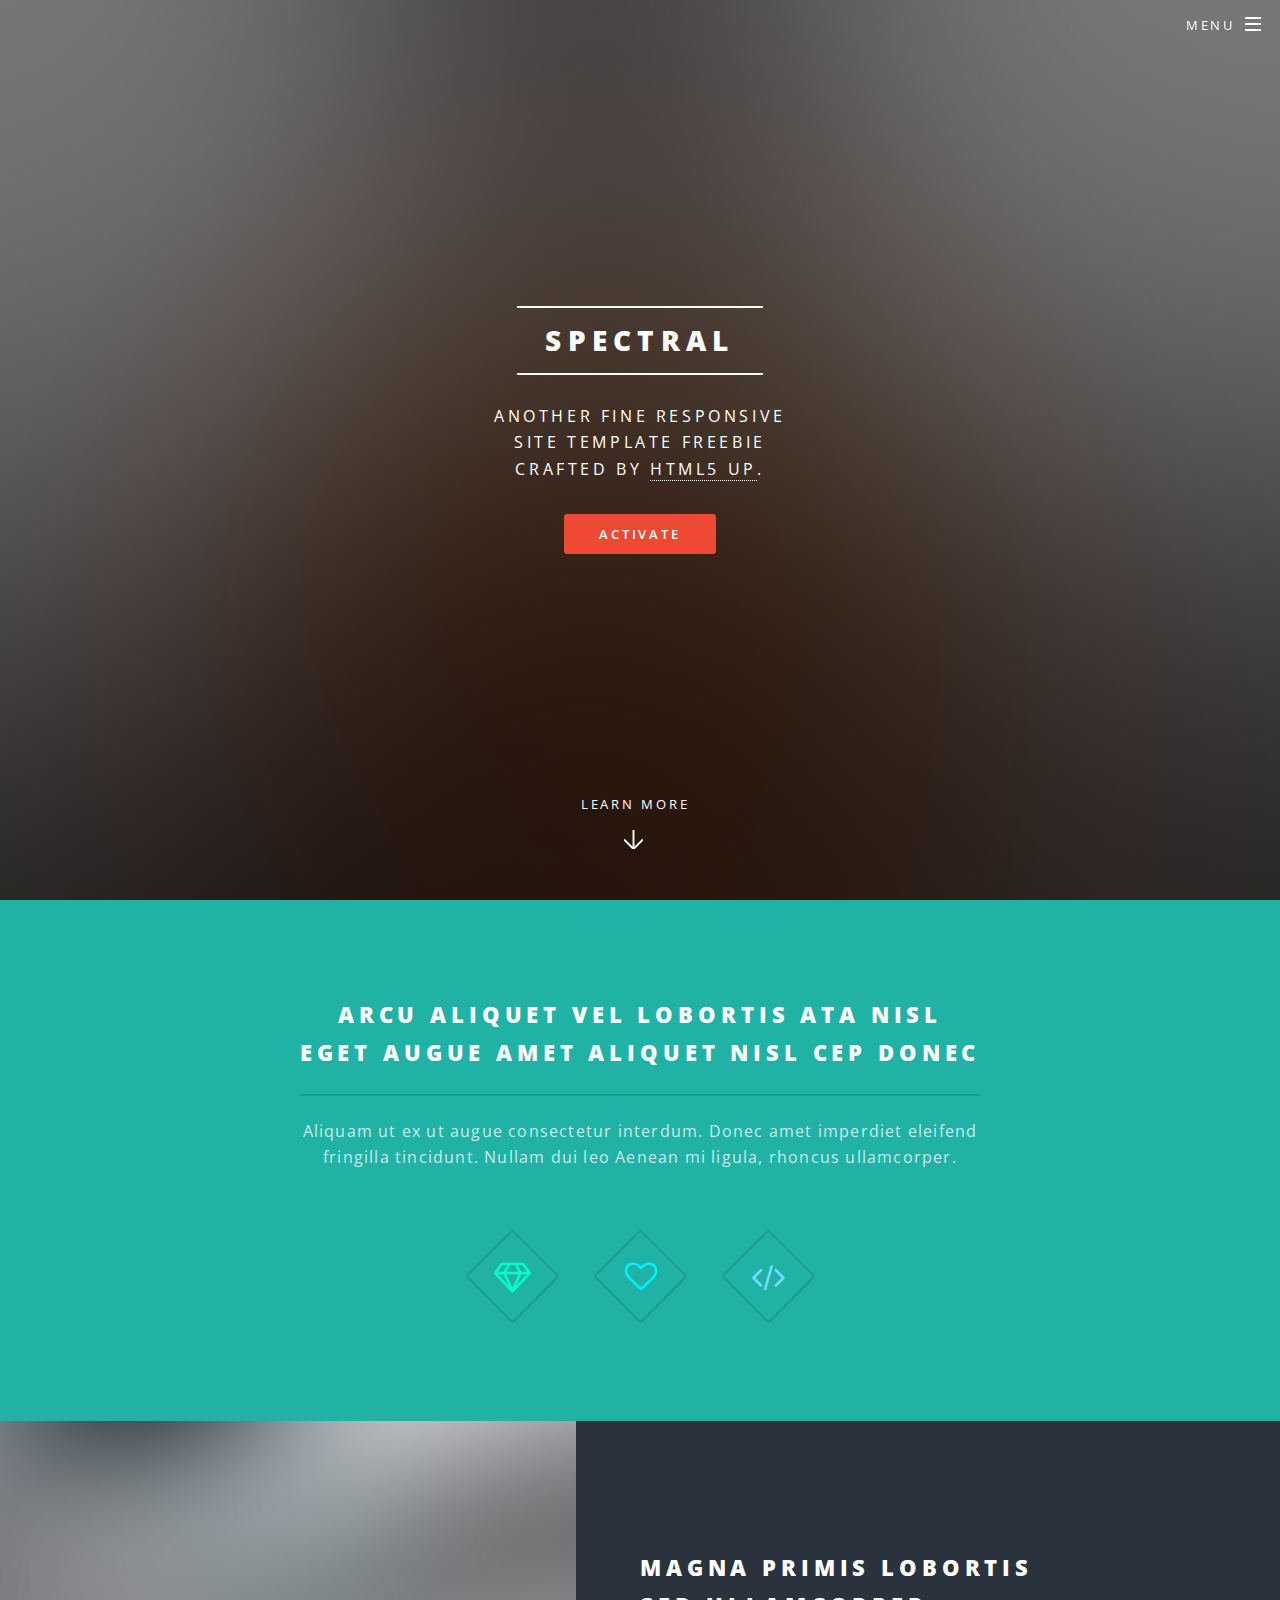
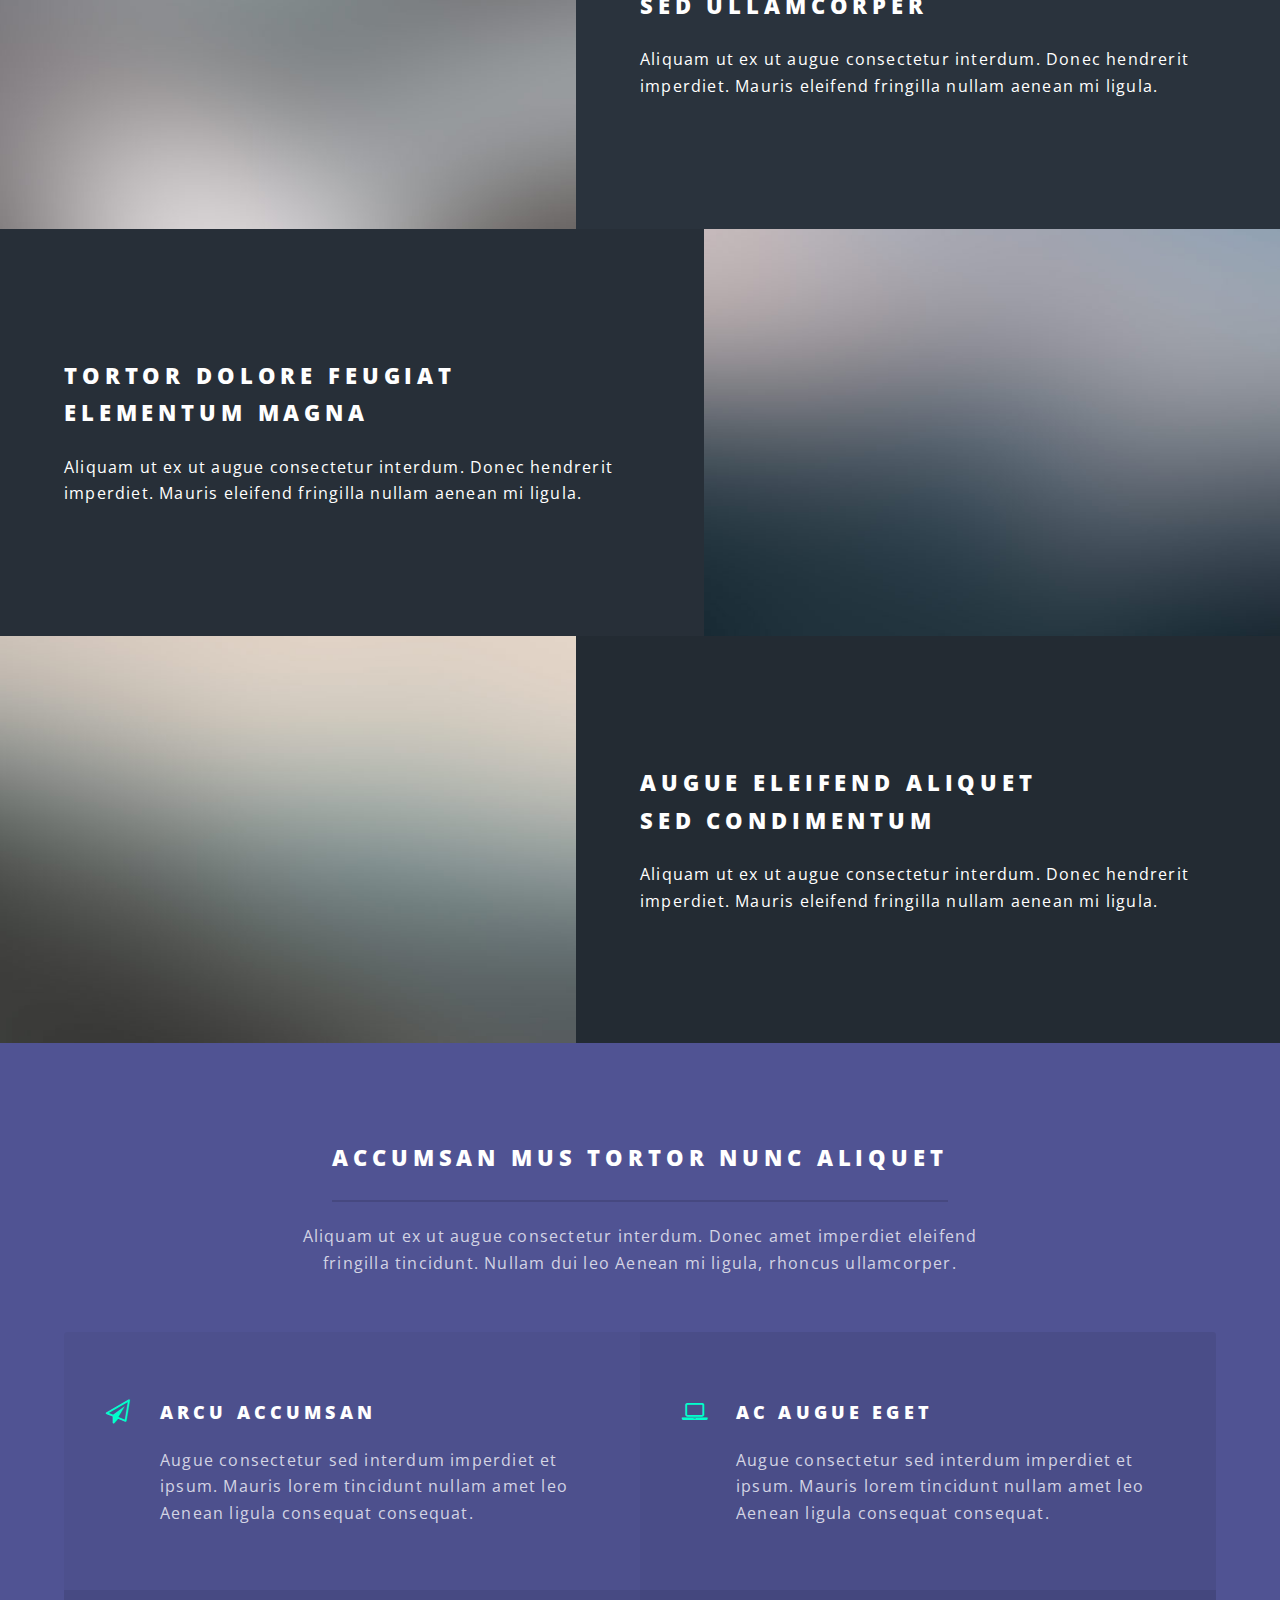
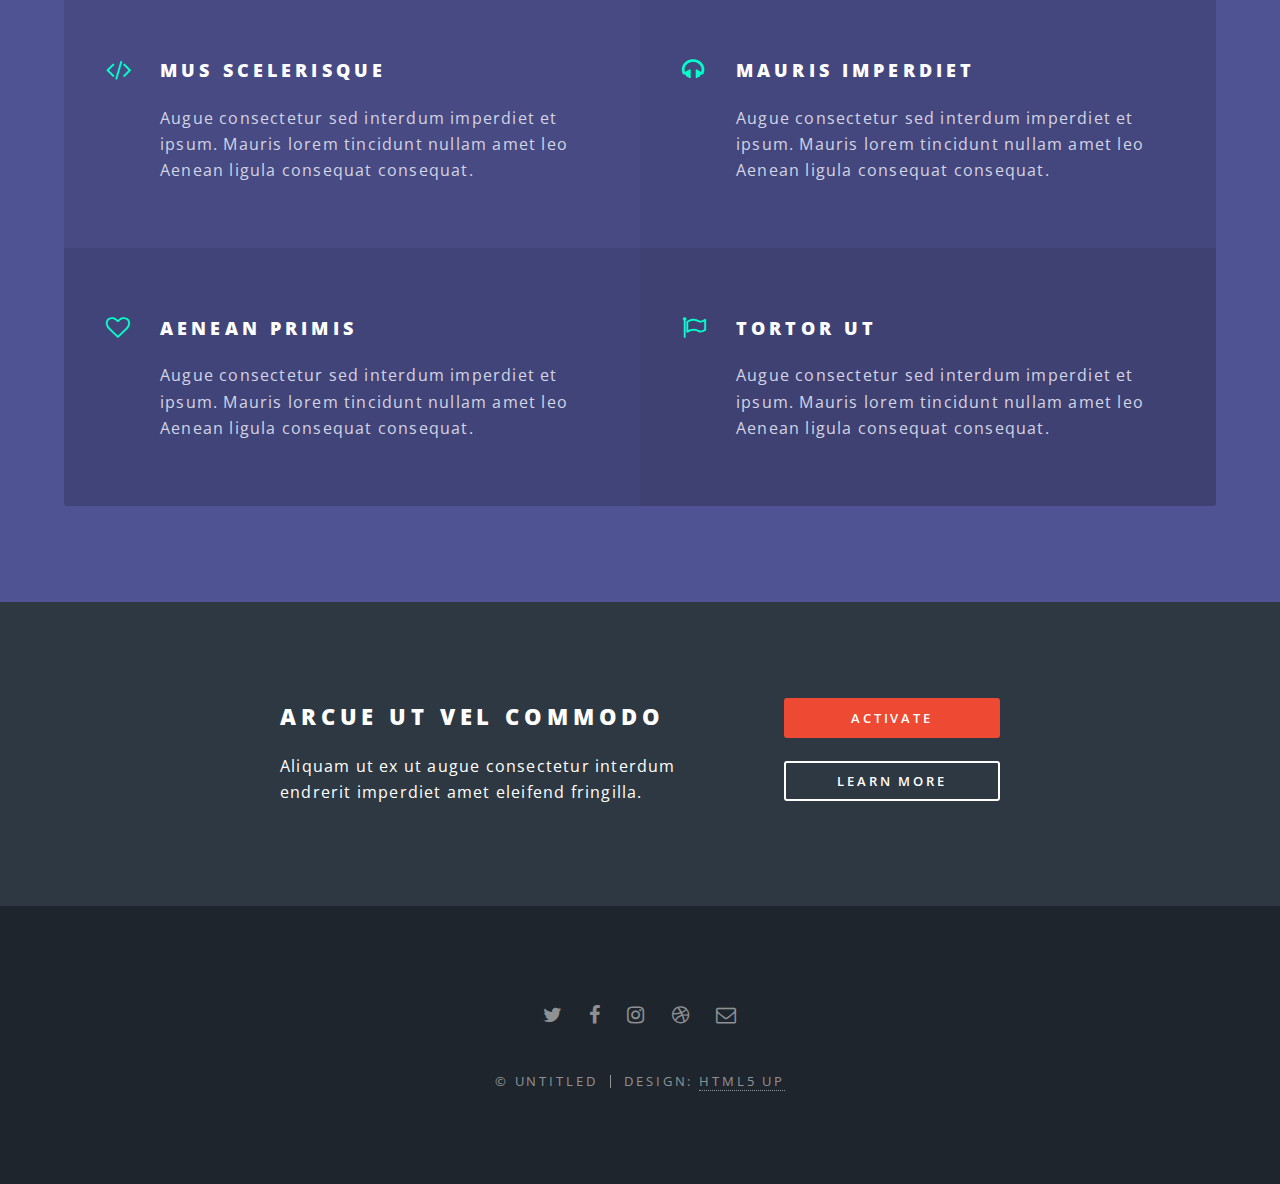
==== index.html @ 2aa91a44 "Opened HTML with VS. Lol why did I do this" ====
<!DOCTYPE HTML>
<!--
	Spectral by HTML5 UP
	html5up.net | @ajlkn
	Free for personal and commercial use under the CCA 3.0 license (html5up.net/license)
-->
<html>
	<head>
		<title>Spectral by HTML5 UP</title>
		<meta charset="utf-8" />
		<meta name="viewport" content="width=device-width, initial-scale=1, user-scalable=no" />
		<link rel="stylesheet" href="assets/css/main.css" />
		<noscript><link rel="stylesheet" href="assets/css/noscript.css" /></noscript>
	</head>
	<body class="landing is-preload">

		<!-- Page Wrapper -->
			<div id="page-wrapper">

				<!-- Header -->
					<header id="header" class="alt">
						<h1><a href="index.html">Spectral</a></h1>
						<nav id="nav">
							<ul>
								<li class="special">
									<a href="#menu" class="menuToggle"><span>Menu</span></a>
									<div id="menu">
										<ul>
											<li><a href="index.html">Home</a></li>
											<li><a href="generic.html">Generic</a></li>
											<li><a href="elements.html">Elements</a></li>
											<li><a href="#">Sign Up</a></li>
											<li><a href="#">Log In</a></li>
										</ul>
									</div>
								</li>
							</ul>
						</nav>
					</header>

				<!-- Banner -->
					<section id="banner">
						<div class="inner">
							<h2>Spectral</h2>
							<p>Another fine responsive<br />
							site template freebie<br />
							crafted by <a href="http://html5up.net">HTML5 UP</a>.</p>
							<ul class="actions special">
								<li><a href="#" class="button primary">Activate</a></li>
							</ul>
						</div>
						<a href="#one" class="more scrolly">Learn More</a>
					</section>

				<!-- One -->
					<section id="one" class="wrapper style1 special">
						<div class="inner">
							<header class="major">
								<h2>Arcu aliquet vel lobortis ata nisl<br />
								eget augue amet aliquet nisl cep donec</h2>
								<p>Aliquam ut ex ut augue consectetur interdum. Donec amet imperdiet eleifend<br />
								fringilla tincidunt. Nullam dui leo Aenean mi ligula, rhoncus ullamcorper.</p>
							</header>
							<ul class="icons major">
								<li><span class="icon fa-diamond major style1"><span class="label">Lorem</span></span></li>
								<li><span class="icon fa-heart-o major style2"><span class="label">Ipsum</span></span></li>
								<li><span class="icon fa-code major style3"><span class="label">Dolor</span></span></li>
							</ul>
						</div>
					</section>

				<!-- Two -->
					<section id="two" class="wrapper alt style2">
						<section class="spotlight">
							<div class="image"><img src="images/pic01.jpg" alt="" /></div><div class="content">
								<h2>Magna primis lobortis<br />
								sed ullamcorper</h2>
								<p>Aliquam ut ex ut augue consectetur interdum. Donec hendrerit imperdiet. Mauris eleifend fringilla nullam aenean mi ligula.</p>
							</div>
						</section>
						<section class="spotlight">
							<div class="image"><img src="images/pic02.jpg" alt="" /></div><div class="content">
								<h2>Tortor dolore feugiat<br />
								elementum magna</h2>
								<p>Aliquam ut ex ut augue consectetur interdum. Donec hendrerit imperdiet. Mauris eleifend fringilla nullam aenean mi ligula.</p>
							</div>
						</section>
						<section class="spotlight">
							<div class="image"><img src="images/pic03.jpg" alt="" /></div><div class="content">
								<h2>Augue eleifend aliquet<br />
								sed condimentum</h2>
								<p>Aliquam ut ex ut augue consectetur interdum. Donec hendrerit imperdiet. Mauris eleifend fringilla nullam aenean mi ligula.</p>
							</div>
						</section>
					</section>

				<!-- Three -->
					<section id="three" class="wrapper style3 special">
						<div class="inner">
							<header class="major">
								<h2>Accumsan mus tortor nunc aliquet</h2>
								<p>Aliquam ut ex ut augue consectetur interdum. Donec amet imperdiet eleifend<br />
								fringilla tincidunt. Nullam dui leo Aenean mi ligula, rhoncus ullamcorper.</p>
							</header>
							<ul class="features">
								<li class="icon fa-paper-plane-o">
									<h3>Arcu accumsan</h3>
									<p>Augue consectetur sed interdum imperdiet et ipsum. Mauris lorem tincidunt nullam amet leo Aenean ligula consequat consequat.</p>
								</li>
								<li class="icon fa-laptop">
									<h3>Ac Augue Eget</h3>
									<p>Augue consectetur sed interdum imperdiet et ipsum. Mauris lorem tincidunt nullam amet leo Aenean ligula consequat consequat.</p>
								</li>
								<li class="icon fa-code">
									<h3>Mus Scelerisque</h3>
									<p>Augue consectetur sed interdum imperdiet et ipsum. Mauris lorem tincidunt nullam amet leo Aenean ligula consequat consequat.</p>
								</li>
								<li class="icon fa-headphones">
									<h3>Mauris Imperdiet</h3>
									<p>Augue consectetur sed interdum imperdiet et ipsum. Mauris lorem tincidunt nullam amet leo Aenean ligula consequat consequat.</p>
								</li>
								<li class="icon fa-heart-o">
									<h3>Aenean Primis</h3>
									<p>Augue consectetur sed interdum imperdiet et ipsum. Mauris lorem tincidunt nullam amet leo Aenean ligula consequat consequat.</p>
								</li>
								<li class="icon fa-flag-o">
									<h3>Tortor Ut</h3>
									<p>Augue consectetur sed interdum imperdiet et ipsum. Mauris lorem tincidunt nullam amet leo Aenean ligula consequat consequat.</p>
								</li>
							</ul>
						</div>
					</section>

				<!-- CTA -->
					<section id="cta" class="wrapper style4">
						<div class="inner">
							<header>
								<h2>Arcue ut vel commodo</h2>
								<p>Aliquam ut ex ut augue consectetur interdum endrerit imperdiet amet eleifend fringilla.</p>
							</header>
							<ul class="actions stacked">
								<li><a href="#" class="button fit primary">Activate</a></li>
								<li><a href="#" class="button fit">Learn More</a></li>
							</ul>
						</div>
					</section>

				<!-- Footer -->
					<footer id="footer">
						<ul class="icons">
							<li><a href="#" class="icon fa-twitter"><span class="label">Twitter</span></a></li>
							<li><a href="#" class="icon fa-facebook"><span class="label">Facebook</span></a></li>
							<li><a href="#" class="icon fa-instagram"><span class="label">Instagram</span></a></li>
							<li><a href="#" class="icon fa-dribbble"><span class="label">Dribbble</span></a></li>
							<li><a href="#" class="icon fa-envelope-o"><span class="label">Email</span></a></li>
						</ul>
						<ul class="copyright">
							<li>&copy; Untitled</li><li>Design: <a href="http://html5up.net">HTML5 UP</a></li>
						</ul>
					</footer>

			</div>

		<!-- Scripts -->
			<script src="assets/js/jquery.min.js"></script>
			<script src="assets/js/jquery.scrollex.min.js"></script>
			<script src="assets/js/jquery.scrolly.min.js"></script>
			<script src="assets/js/browser.min.js"></script>
			<script src="assets/js/breakpoints.min.js"></script>
			<script src="assets/js/util.js"></script>
			<script src="assets/js/main.js"></script>

	</body>
</html>
---- assets/css/main.css ----
@import url(font-awesome.min.css);
@import url("https://fonts.googleapis.com/css?family=Open+Sans:400,400italic,600,600italic,800,800italic");

/*
	Spectral by HTML5 UP
	html5up.net | @ajlkn
	Free for personal and commercial use under the CCA 3.0 license (html5up.net/license)
*/

html, body, div, span, applet, object,
iframe, h1, h2, h3, h4, h5, h6, p, blockquote,
pre, a, abbr, acronym, address, big, cite,
code, del, dfn, em, img, ins, kbd, q, s, samp,
small, strike, strong, sub, sup, tt, var, b,
u, i, center, dl, dt, dd, ol, ul, li, fieldset,
form, label, legend, table, caption, tbody,
tfoot, thead, tr, th, td, article, aside,
canvas, details, embed, figure, figcaption,
footer, header, hgroup, menu, nav, output, ruby,
section, summary, time, mark, audio, video {
	margin: 0;
	padding: 0;
	border: 0;
	font-size: 100%;
	font: inherit;
	vertical-align: baseline;}

article, aside, details, figcaption, figure,
footer, header, hgroup, menu, nav, section {
	display: block;}

body {
	line-height: 1;
}

ol, ul {
	list-style: none;
}

blockquote, q {
	quotes: none;
}

	blockquote:before, blockquote:after, q:before, q:after {
		content: '';
		content: none;
	}

table {
	border-collapse: collapse;
	border-spacing: 0;
}

body {
	-webkit-text-size-adjust: none;
}

mark {
	background-color: transparent;
	color: inherit;
}

input::-moz-focus-inner {
	border: 0;
	padding: 0;
}

input, select, textarea {
	-moz-appearance: none;
	-webkit-appearance: none;
	-ms-appearance: none;
	appearance: none;
}

/* Basic */

	@-ms-viewport {
		width: device-width;
	}

	html {
		box-sizing: border-box;
	}

	*, *:before, *:after {
		box-sizing: inherit;
	}

	body {
		background: #2e3842;
	}

		body.is-preload *, body.is-preload *:before, body.is-preload *:after {
			-moz-animation: none !important;
			-webkit-animation: none !important;
			-ms-animation: none !important;
			animation: none !important;
			-moz-transition: none !important;
			-webkit-transition: none !important;
			-ms-transition: none !important;
			transition: none !important;
		}

	body, input, select, textarea {
		color: #fff;
		font-family: "Open Sans", Helvetica, sans-serif;
		font-size: 15pt;
		font-weight: 400;
		letter-spacing: 0.075em;
		line-height: 1.65em;
	}

		@media screen and (max-width: 1680px) {

			body, input, select, textarea {
				font-size: 13pt;
			}

		}

		@media screen and (max-width: 1280px) {

			body, input, select, textarea {
				font-size: 12pt;
			}

		}

		@media screen and (max-width: 736px) {

			body, input, select, textarea {
				font-size: 11pt;
				letter-spacing: 0.0375em;
			}

		}

	a {
		-moz-transition: color 0.2s ease, border-bottom-color 0.2s ease;
		-webkit-transition: color 0.2s ease, border-bottom-color 0.2s ease;
		-ms-transition: color 0.2s ease, border-bottom-color 0.2s ease;
		transition: color 0.2s ease, border-bottom-color 0.2s ease;
		border-bottom: dotted 1px;
		color: inherit;
		text-decoration: none;
	}

		a:hover {
			border-bottom-color: transparent;
		}

	strong, b {
		color: #fff;
		font-weight: 600;
	}

	em, i {
		font-style: italic;
	}

	p {
		margin: 0 0 2em 0;
	}

	h1, h2, h3, h4, h5, h6 {
		color: #fff;
		font-weight: 800;
		letter-spacing: 0.225em;
		line-height: 1em;
		margin: 0 0 1em 0;
		text-transform: uppercase;
	}

		h1 a, h2 a, h3 a, h4 a, h5 a, h6 a {
			color: inherit;
			text-decoration: none;
		}

	h2 {
		font-size: 1.35em;
		line-height: 1.75em;
	}

		@media screen and (max-width: 736px) {

			h2 {
				font-size: 1.1em;
				line-height: 1.65em;
			}

		}

	h3 {
		font-size: 1.15em;
		line-height: 1.75em;
	}

		@media screen and (max-width: 736px) {

			h3 {
				font-size: 1em;
				line-height: 1.65em;
			}

		}

	h4 {
		font-size: 1em;
		line-height: 1.5em;
	}

	h5 {
		font-size: 0.8em;
		line-height: 1.5em;
	}

	h6 {
		font-size: 0.7em;
		line-height: 1.5em;
	}

	sub {
		font-size: 0.8em;
		position: relative;
		top: 0.5em;
	}

	sup {
		font-size: 0.8em;
		position: relative;
		top: -0.5em;
	}

	hr {
		border: 0;
		border-bottom: solid 2px #fff;
		margin: 3em 0;
	}

		hr.major {
			margin: 4.5em 0;
		}

	blockquote {
		border-left: solid 4px #fff;
		font-style: italic;
		margin: 0 0 2em 0;
		padding: 0.5em 0 0.5em 2em;
	}

	code {
		background: rgba(144, 144, 144, 0.25);
		border-radius: 3px;
		font-family: "Courier New", monospace;
		font-size: 0.9em;
		letter-spacing: 0;
		margin: 0 0.25em;
		padding: 0.25em 0.65em;
	}

	pre {
		-webkit-overflow-scrolling: touch;
		font-family: "Courier New", monospace;
		font-size: 0.9em;
		margin: 0 0 2em 0;
	}

		pre code {
			display: block;
			line-height: 1.75em;
			padding: 1em 1.5em;
			overflow-x: auto;
		}

	.align-left {
		text-align: left;
	}

	.align-center {
		text-align: center;
	}

	.align-right {
		text-align: right;
	}

/* Row */

	.row {
		display: flex;
		flex-wrap: wrap;
		box-sizing: border-box;
		align-items: stretch;
	}

		.row > * {
			box-sizing: border-box;
		}

		.row.gtr-uniform > * > :last-child {
			margin-bottom: 0;
		}

		.row.aln-left {
			justify-content: flex-start;
		}

		.row.aln-center {
			justify-content: center;
		}

		.row.aln-right {
			justify-content: flex-end;
		}

		.row.aln-top {
			align-items: flex-start;
		}

		.row.aln-middle {
			align-items: center;
		}

		.row.aln-bottom {
			align-items: flex-end;
		}

		.row > .imp {
			order: -1;
		}

		.row > .col-1 {
			width: 8.3333333333%;
		}

		.row > .off-1 {
			margin-left: 8.3333333333%;
		}

		.row > .col-2 {
			width: 16.6666666667%;
		}

		.row > .off-2 {
			margin-left: 16.6666666667%;
		}

		.row > .col-3 {
			width: 25%;
		}

		.row > .off-3 {
			margin-left: 25%;
		}

		.row > .col-4 {
			width: 33.3333333333%;
		}

		.row > .off-4 {
			margin-left: 33.3333333333%;
		}

		.row > .col-5 {
			width: 41.6666666667%;
		}

		.row > .off-5 {
			margin-left: 41.6666666667%;
		}

		.row > .col-6 {
			width: 50%;
		}

		.row > .off-6 {
			margin-left: 50%;
		}

		.row > .col-7 {
			width: 58.3333333333%;
		}

		.row > .off-7 {
			margin-left: 58.3333333333%;
		}

		.row > .col-8 {
			width: 66.6666666667%;
		}

		.row > .off-8 {
			margin-left: 66.6666666667%;
		}

		.row > .col-9 {
			width: 75%;
		}

		.row > .off-9 {
			margin-left: 75%;
		}

		.row > .col-10 {
			width: 83.3333333333%;
		}

		.row > .off-10 {
			margin-left: 83.3333333333%;
		}

		.row > .col-11 {
			width: 91.6666666667%;
		}

		.row > .off-11 {
			margin-left: 91.6666666667%;
		}

		.row > .col-12 {
			width: 100%;
		}

		.row > .off-12 {
			margin-left: 100%;
		}

		.row.gtr-0 {
			margin-top: 0;
			margin-left: 0em;
		}

			.row.gtr-0 > * {
				padding: 0 0 0 0em;
			}

			.row.gtr-0.gtr-uniform {
				margin-top: 0em;
			}

				.row.gtr-0.gtr-uniform > * {
					padding-top: 0em;
				}

		.row.gtr-25 {
			margin-top: 0;
			margin-left: -0.375em;
		}

			.row.gtr-25 > * {
				padding: 0 0 0 0.375em;
			}

			.row.gtr-25.gtr-uniform {
				margin-top: -0.375em;
			}

				.row.gtr-25.gtr-uniform > * {
					padding-top: 0.375em;
				}

		.row.gtr-50 {
			margin-top: 0;
			margin-left: -0.75em;
		}

			.row.gtr-50 > * {
				padding: 0 0 0 0.75em;
			}

			.row.gtr-50.gtr-uniform {
				margin-top: -0.75em;
			}

				.row.gtr-50.gtr-uniform > * {
					padding-top: 0.75em;
				}

		.row {
			margin-top: 0;
			margin-left: -1.5em;
		}

			.row > * {
				padding: 0 0 0 1.5em;
			}

			.row.gtr-uniform {
				margin-top: -1.5em;
			}

				.row.gtr-uniform > * {
					padding-top: 1.5em;
				}

		.row.gtr-150 {
			margin-top: 0;
			margin-left: -2.25em;
		}

			.row.gtr-150 > * {
				padding: 0 0 0 2.25em;
			}

			.row.gtr-150.gtr-uniform {
				margin-top: -2.25em;
			}

				.row.gtr-150.gtr-uniform > * {
					padding-top: 2.25em;
				}

		.row.gtr-200 {
			margin-top: 0;
			margin-left: -3em;
		}

			.row.gtr-200 > * {
				padding: 0 0 0 3em;
			}

			.row.gtr-200.gtr-uniform {
				margin-top: -3em;
			}

				.row.gtr-200.gtr-uniform > * {
					padding-top: 3em;
				}

		@media screen and (max-width: 1680px) {

			.row {
				display: flex;
				flex-wrap: wrap;
				box-sizing: border-box;
				align-items: stretch;
			}

				.row > * {
					box-sizing: border-box;
				}

				.row.gtr-uniform > * > :last-child {
					margin-bottom: 0;
				}

				.row.aln-left {
					justify-content: flex-start;
				}

				.row.aln-center {
					justify-content: center;
				}

				.row.aln-right {
					justify-content: flex-end;
				}

				.row.aln-top {
					align-items: flex-start;
				}

				.row.aln-middle {
					align-items: center;
				}

				.row.aln-bottom {
					align-items: flex-end;
				}

				.row > .imp-xlarge {
					order: -1;
				}

				.row > .col-1-xlarge {
					width: 8.3333333333%;
				}

				.row > .off-1-xlarge {
					margin-left: 8.3333333333%;
				}

				.row > .col-2-xlarge {
					width: 16.6666666667%;
				}

				.row > .off-2-xlarge {
					margin-left: 16.6666666667%;
				}

				.row > .col-3-xlarge {
					width: 25%;
				}

				.row > .off-3-xlarge {
					margin-left: 25%;
				}

				.row > .col-4-xlarge {
					width: 33.3333333333%;
				}

				.row > .off-4-xlarge {
					margin-left: 33.3333333333%;
				}

				.row > .col-5-xlarge {
					width: 41.6666666667%;
				}

				.row > .off-5-xlarge {
					margin-left: 41.6666666667%;
				}

				.row > .col-6-xlarge {
					width: 50%;
				}

				.row > .off-6-xlarge {
					margin-left: 50%;
				}

				.row > .col-7-xlarge {
					width: 58.3333333333%;
				}

				.row > .off-7-xlarge {
					margin-left: 58.3333333333%;
				}

				.row > .col-8-xlarge {
					width: 66.6666666667%;
				}

				.row > .off-8-xlarge {
					margin-left: 66.6666666667%;
				}

				.row > .col-9-xlarge {
					width: 75%;
				}

				.row > .off-9-xlarge {
					margin-left: 75%;
				}

				.row > .col-10-xlarge {
					width: 83.3333333333%;
				}

				.row > .off-10-xlarge {
					margin-left: 83.3333333333%;
				}

				.row > .col-11-xlarge {
					width: 91.6666666667%;
				}

				.row > .off-11-xlarge {
					margin-left: 91.6666666667%;
				}

				.row > .col-12-xlarge {
					width: 100%;
				}

				.row > .off-12-xlarge {
					margin-left: 100%;
				}

				.row.gtr-0 {
					margin-top: 0;
					margin-left: 0em;
				}

					.row.gtr-0 > * {
						padding: 0 0 0 0em;
					}

					.row.gtr-0.gtr-uniform {
						margin-top: 0em;
					}

						.row.gtr-0.gtr-uniform > * {
							padding-top: 0em;
						}

				.row.gtr-25 {
					margin-top: 0;
					margin-left: -0.375em;
				}

					.row.gtr-25 > * {
						padding: 0 0 0 0.375em;
					}

					.row.gtr-25.gtr-uniform {
						margin-top: -0.375em;
					}

						.row.gtr-25.gtr-uniform > * {
							padding-top: 0.375em;
						}

				.row.gtr-50 {
					margin-top: 0;
					margin-left: -0.75em;
				}

					.row.gtr-50 > * {
						padding: 0 0 0 0.75em;
					}

					.row.gtr-50.gtr-uniform {
						margin-top: -0.75em;
					}

						.row.gtr-50.gtr-uniform > * {
							padding-top: 0.75em;
						}

				.row {
					margin-top: 0;
					margin-left: -1.5em;
				}

					.row > * {
						padding: 0 0 0 1.5em;
					}

					.row.gtr-uniform {
						margin-top: -1.5em;
					}

						.row.gtr-uniform > * {
							padding-top: 1.5em;
						}

				.row.gtr-150 {
					margin-top: 0;
					margin-left: -2.25em;
				}

					.row.gtr-150 > * {
						padding: 0 0 0 2.25em;
					}

					.row.gtr-150.gtr-uniform {
						margin-top: -2.25em;
					}

						.row.gtr-150.gtr-uniform > * {
							padding-top: 2.25em;
						}

				.row.gtr-200 {
					margin-top: 0;
					margin-left: -3em;
				}

					.row.gtr-200 > * {
						padding: 0 0 0 3em;
					}

					.row.gtr-200.gtr-uniform {
						margin-top: -3em;
					}

						.row.gtr-200.gtr-uniform > * {
							padding-top: 3em;
						}

		}

		@media screen and (max-width: 1280px) {

			.row {
				display: flex;
				flex-wrap: wrap;
				box-sizing: border-box;
				align-items: stretch;
			}

				.row > * {
					box-sizing: border-box;
				}

				.row.gtr-uniform > * > :last-child {
					margin-bottom: 0;
				}

				.row.aln-left {
					justify-content: flex-start;
				}

				.row.aln-center {
					justify-content: center;
				}

				.row.aln-right {
					justify-content: flex-end;
				}

				.row.aln-top {
					align-items: flex-start;
				}

				.row.aln-middle {
					align-items: center;
				}

				.row.aln-bottom {
					align-items: flex-end;
				}

				.row > .imp-large {
					order: -1;
				}

				.row > .col-1-large {
					width: 8.3333333333%;
				}

				.row > .off-1-large {
					margin-left: 8.3333333333%;
				}

				.row > .col-2-large {
					width: 16.6666666667%;
				}

				.row > .off-2-large {
					margin-left: 16.6666666667%;
				}

				.row > .col-3-large {
					width: 25%;
				}

				.row > .off-3-large {
					margin-left: 25%;
				}

				.row > .col-4-large {
					width: 33.3333333333%;
				}

				.row > .off-4-large {
					margin-left: 33.3333333333%;
				}

				.row > .col-5-large {
					width: 41.6666666667%;
				}

				.row > .off-5-large {
					margin-left: 41.6666666667%;
				}

				.row > .col-6-large {
					width: 50%;
				}

				.row > .off-6-large {
					margin-left: 50%;
				}

				.row > .col-7-large {
					width: 58.3333333333%;
				}

				.row > .off-7-large {
					margin-left: 58.3333333333%;
				}

				.row > .col-8-large {
					width: 66.6666666667%;
				}

				.row > .off-8-large {
					margin-left: 66.6666666667%;
				}

				.row > .col-9-large {
					width: 75%;
				}

				.row > .off-9-large {
					margin-left: 75%;
				}

				.row > .col-10-large {
					width: 83.3333333333%;
				}

				.row > .off-10-large {
					margin-left: 83.3333333333%;
				}

				.row > .col-11-large {
					width: 91.6666666667%;
				}

				.row > .off-11-large {
					margin-left: 91.6666666667%;
				}

				.row > .col-12-large {
					width: 100%;
				}

				.row > .off-12-large {
					margin-left: 100%;
				}

				.row.gtr-0 {
					margin-top: 0;
					margin-left: 0em;
				}

					.row.gtr-0 > * {
						padding: 0 0 0 0em;
					}

					.row.gtr-0.gtr-uniform {
						margin-top: 0em;
					}

						.row.gtr-0.gtr-uniform > * {
							padding-top: 0em;
						}

				.row.gtr-25 {
					margin-top: 0;
					margin-left: -0.375em;
				}

					.row.gtr-25 > * {
						padding: 0 0 0 0.375em;
					}

					.row.gtr-25.gtr-uniform {
						margin-top: -0.375em;
					}

						.row.gtr-25.gtr-uniform > * {
							padding-top: 0.375em;
						}

				.row.gtr-50 {
					margin-top: 0;
					margin-left: -0.75em;
				}

					.row.gtr-50 > * {
						padding: 0 0 0 0.75em;
					}

					.row.gtr-50.gtr-uniform {
						margin-top: -0.75em;
					}

						.row.gtr-50.gtr-uniform > * {
							padding-top: 0.75em;
						}

				.row {
					margin-top: 0;
					margin-left: -1.5em;
				}

					.row > * {
						padding: 0 0 0 1.5em;
					}

					.row.gtr-uniform {
						margin-top: -1.5em;
					}

						.row.gtr-uniform > * {
							padding-top: 1.5em;
						}

				.row.gtr-150 {
					margin-top: 0;
					margin-left: -2.25em;
				}

					.row.gtr-150 > * {
						padding: 0 0 0 2.25em;
					}

					.row.gtr-150.gtr-uniform {
						margin-top: -2.25em;
					}

						.row.gtr-150.gtr-uniform > * {
							padding-top: 2.25em;
						}

				.row.gtr-200 {
					margin-top: 0;
					margin-left: -3em;
				}

					.row.gtr-200 > * {
						padding: 0 0 0 3em;
					}

					.row.gtr-200.gtr-uniform {
						margin-top: -3em;
					}

						.row.gtr-200.gtr-uniform > * {
							padding-top: 3em;
						}

		}

		@media screen and (max-width: 980px) {

			.row {
				display: flex;
				flex-wrap: wrap;
				box-sizing: border-box;
				align-items: stretch;
			}

				.row > * {
					box-sizing: border-box;
				}

				.row.gtr-uniform > * > :last-child {
					margin-bottom: 0;
				}

				.row.aln-left {
					justify-content: flex-start;
				}

				.row.aln-center {
					justify-content: center;
				}

				.row.aln-right {
					justify-content: flex-end;
				}

				.row.aln-top {
					align-items: flex-start;
				}

				.row.aln-middle {
					align-items: center;
				}

				.row.aln-bottom {
					align-items: flex-end;
				}

				.row > .imp-medium {
					order: -1;
				}

				.row > .col-1-medium {
					width: 8.3333333333%;
				}

				.row > .off-1-medium {
					margin-left: 8.3333333333%;
				}

				.row > .col-2-medium {
					width: 16.6666666667%;
				}

				.row > .off-2-medium {
					margin-left: 16.6666666667%;
				}

				.row > .col-3-medium {
					width: 25%;
				}

				.row > .off-3-medium {
					margin-left: 25%;
				}

				.row > .col-4-medium {
					width: 33.3333333333%;
				}

				.row > .off-4-medium {
					margin-left: 33.3333333333%;
				}

				.row > .col-5-medium {
					width: 41.6666666667%;
				}

				.row > .off-5-medium {
					margin-left: 41.6666666667%;
				}

				.row > .col-6-medium {
					width: 50%;
				}

				.row > .off-6-medium {
					margin-left: 50%;
				}

				.row > .col-7-medium {
					width: 58.3333333333%;
				}

				.row > .off-7-medium {
					margin-left: 58.3333333333%;
				}

				.row > .col-8-medium {
					width: 66.6666666667%;
				}

				.row > .off-8-medium {
					margin-left: 66.6666666667%;
				}

				.row > .col-9-medium {
					width: 75%;
				}

				.row > .off-9-medium {
					margin-left: 75%;
				}

				.row > .col-10-medium {
					width: 83.3333333333%;
				}

				.row > .off-10-medium {
					margin-left: 83.3333333333%;
				}

				.row > .col-11-medium {
					width: 91.6666666667%;
				}

				.row > .off-11-medium {
					margin-left: 91.6666666667%;
				}

				.row > .col-12-medium {
					width: 100%;
				}

				.row > .off-12-medium {
					margin-left: 100%;
				}

				.row.gtr-0 {
					margin-top: 0;
					margin-left: 0em;
				}

					.row.gtr-0 > * {
						padding: 0 0 0 0em;
					}

					.row.gtr-0.gtr-uniform {
						margin-top: 0em;
					}

						.row.gtr-0.gtr-uniform > * {
							padding-top: 0em;
						}

				.row.gtr-25 {
					margin-top: 0;
					margin-left: -0.375em;
				}

					.row.gtr-25 > * {
						padding: 0 0 0 0.375em;
					}

					.row.gtr-25.gtr-uniform {
						margin-top: -0.375em;
					}

						.row.gtr-25.gtr-uniform > * {
							padding-top: 0.375em;
						}

				.row.gtr-50 {
					margin-top: 0;
					margin-left: -0.75em;
				}

					.row.gtr-50 > * {
						padding: 0 0 0 0.75em;
					}

					.row.gtr-50.gtr-uniform {
						margin-top: -0.75em;
					}

						.row.gtr-50.gtr-uniform > * {
							padding-top: 0.75em;
						}

				.row {
					margin-top: 0;
					margin-left: -1.5em;
				}

					.row > * {
						padding: 0 0 0 1.5em;
					}

					.row.gtr-uniform {
						margin-top: -1.5em;
					}

						.row.gtr-uniform > * {
							padding-top: 1.5em;
						}

				.row.gtr-150 {
					margin-top: 0;
					margin-left: -2.25em;
				}

					.row.gtr-150 > * {
						padding: 0 0 0 2.25em;
					}

					.row.gtr-150.gtr-uniform {
						margin-top: -2.25em;
					}

						.row.gtr-150.gtr-uniform > * {
							padding-top: 2.25em;
						}

				.row.gtr-200 {
					margin-top: 0;
					margin-left: -3em;
				}

					.row.gtr-200 > * {
						padding: 0 0 0 3em;
					}

					.row.gtr-200.gtr-uniform {
						margin-top: -3em;
					}

						.row.gtr-200.gtr-uniform > * {
							padding-top: 3em;
						}

		}

		@media screen and (max-width: 736px) {

			.row {
				display: flex;
				flex-wrap: wrap;
				box-sizing: border-box;
				align-items: stretch;
			}

				.row > * {
					box-sizing: border-box;
				}

				.row.gtr-uniform > * > :last-child {
					margin-bottom: 0;
				}

				.row.aln-left {
					justify-content: flex-start;
				}

				.row.aln-center {
					justify-content: center;
				}

				.row.aln-right {
					justify-content: flex-end;
				}

				.row.aln-top {
					align-items: flex-start;
				}

				.row.aln-middle {
					align-items: center;
				}

				.row.aln-bottom {
					align-items: flex-end;
				}

				.row > .imp-small {
					order: -1;
				}

				.row > .col-1-small {
					width: 8.3333333333%;
				}

				.row > .off-1-small {
					margin-left: 8.3333333333%;
				}

				.row > .col-2-small {
					width: 16.6666666667%;
				}

				.row > .off-2-small {
					margin-left: 16.6666666667%;
				}

				.row > .col-3-small {
					width: 25%;
				}

				.row > .off-3-small {
					margin-left: 25%;
				}

				.row > .col-4-small {
					width: 33.3333333333%;
				}

				.row > .off-4-small {
					margin-left: 33.3333333333%;
				}

				.row > .col-5-small {
					width: 41.6666666667%;
				}

				.row > .off-5-small {
					margin-left: 41.6666666667%;
				}

				.row > .col-6-small {
					width: 50%;
				}

				.row > .off-6-small {
					margin-left: 50%;
				}

				.row > .col-7-small {
					width: 58.3333333333%;
				}

				.row > .off-7-small {
					margin-left: 58.3333333333%;
				}

				.row > .col-8-small {
					width: 66.6666666667%;
				}

				.row > .off-8-small {
					margin-left: 66.6666666667%;
				}

				.row > .col-9-small {
					width: 75%;
				}

				.row > .off-9-small {
					margin-left: 75%;
				}

				.row > .col-10-small {
					width: 83.3333333333%;
				}

				.row > .off-10-small {
					margin-left: 83.3333333333%;
				}

				.row > .col-11-small {
					width: 91.6666666667%;
				}

				.row > .off-11-small {
					margin-left: 91.6666666667%;
				}

				.row > .col-12-small {
					width: 100%;
				}

				.row > .off-12-small {
					margin-left: 100%;
				}

				.row.gtr-0 {
					margin-top: 0;
					margin-left: 0em;
				}

					.row.gtr-0 > * {
						padding: 0 0 0 0em;
					}

					.row.gtr-0.gtr-uniform {
						margin-top: 0em;
					}

						.row.gtr-0.gtr-uniform > * {
							padding-top: 0em;
						}

				.row.gtr-25 {
					margin-top: 0;
					margin-left: -0.375em;
				}

					.row.gtr-25 > * {
						padding: 0 0 0 0.375em;
					}

					.row.gtr-25.gtr-uniform {
						margin-top: -0.375em;
					}

						.row.gtr-25.gtr-uniform > * {
							padding-top: 0.375em;
						}

				.row.gtr-50 {
					margin-top: 0;
					margin-left: -0.75em;
				}

					.row.gtr-50 > * {
						padding: 0 0 0 0.75em;
					}

					.row.gtr-50.gtr-uniform {
						margin-top: -0.75em;
					}

						.row.gtr-50.gtr-uniform > * {
							padding-top: 0.75em;
						}

				.row {
					margin-top: 0;
					margin-left: -1.5em;
				}

					.row > * {
						padding: 0 0 0 1.5em;
					}

					.row.gtr-uniform {
						margin-top: -1.5em;
					}

						.row.gtr-uniform > * {
							padding-top: 1.5em;
						}

				.row.gtr-150 {
					margin-top: 0;
					margin-left: -2.25em;
				}

					.row.gtr-150 > * {
						padding: 0 0 0 2.25em;
					}

					.row.gtr-150.gtr-uniform {
						margin-top: -2.25em;
					}

						.row.gtr-150.gtr-uniform > * {
							padding-top: 2.25em;
						}

				.row.gtr-200 {
					margin-top: 0;
					margin-left: -3em;
				}

					.row.gtr-200 > * {
						padding: 0 0 0 3em;
					}

					.row.gtr-200.gtr-uniform {
						margin-top: -3em;
					}

						.row.gtr-200.gtr-uniform > * {
							padding-top: 3em;
						}

		}

		@media screen and (max-width: 480px) {

			.row {
				display: flex;
				flex-wrap: wrap;
				box-sizing: border-box;
				align-items: stretch;
			}

				.row > * {
					box-sizing: border-box;
				}

				.row.gtr-uniform > * > :last-child {
					margin-bottom: 0;
				}

				.row.aln-left {
					justify-content: flex-start;
				}

				.row.aln-center {
					justify-content: center;
				}

				.row.aln-right {
					justify-content: flex-end;
				}

				.row.aln-top {
					align-items: flex-start;
				}

				.row.aln-middle {
					align-items: center;
				}

				.row.aln-bottom {
					align-items: flex-end;
				}

				.row > .imp-xsmall {
					order: -1;
				}

				.row > .col-1-xsmall {
					width: 8.3333333333%;
				}

				.row > .off-1-xsmall {
					margin-left: 8.3333333333%;
				}

				.row > .col-2-xsmall {
					width: 16.6666666667%;
				}

				.row > .off-2-xsmall {
					margin-left: 16.6666666667%;
				}

				.row > .col-3-xsmall {
					width: 25%;
				}

				.row > .off-3-xsmall {
					margin-left: 25%;
				}

				.row > .col-4-xsmall {
					width: 33.3333333333%;
				}

				.row > .off-4-xsmall {
					margin-left: 33.3333333333%;
				}

				.row > .col-5-xsmall {
					width: 41.6666666667%;
				}

				.row > .off-5-xsmall {
					margin-left: 41.6666666667%;
				}

				.row > .col-6-xsmall {
					width: 50%;
				}

				.row > .off-6-xsmall {
					margin-left: 50%;
				}

				.row > .col-7-xsmall {
					width: 58.3333333333%;
				}

				.row > .off-7-xsmall {
					margin-left: 58.3333333333%;
				}

				.row > .col-8-xsmall {
					width: 66.6666666667%;
				}

				.row > .off-8-xsmall {
					margin-left: 66.6666666667%;
				}

				.row > .col-9-xsmall {
					width: 75%;
				}

				.row > .off-9-xsmall {
					margin-left: 75%;
				}

				.row > .col-10-xsmall {
					width: 83.3333333333%;
				}

				.row > .off-10-xsmall {
					margin-left: 83.3333333333%;
				}

				.row > .col-11-xsmall {
					width: 91.6666666667%;
				}

				.row > .off-11-xsmall {
					margin-left: 91.6666666667%;
				}

				.row > .col-12-xsmall {
					width: 100%;
				}

				.row > .off-12-xsmall {
					margin-left: 100%;
				}

				.row.gtr-0 {
					margin-top: 0;
					margin-left: 0em;
				}

					.row.gtr-0 > * {
						padding: 0 0 0 0em;
					}

					.row.gtr-0.gtr-uniform {
						margin-top: 0em;
					}

						.row.gtr-0.gtr-uniform > * {
							padding-top: 0em;
						}

				.row.gtr-25 {
					margin-top: 0;
					margin-left: -0.375em;
				}

					.row.gtr-25 > * {
						padding: 0 0 0 0.375em;
					}

					.row.gtr-25.gtr-uniform {
						margin-top: -0.375em;
					}

						.row.gtr-25.gtr-uniform > * {
							padding-top: 0.375em;
						}

				.row.gtr-50 {
					margin-top: 0;
					margin-left: -0.75em;
				}

					.row.gtr-50 > * {
						padding: 0 0 0 0.75em;
					}

					.row.gtr-50.gtr-uniform {
						margin-top: -0.75em;
					}

						.row.gtr-50.gtr-uniform > * {
							padding-top: 0.75em;
						}

				.row {
					margin-top: 0;
					margin-left: -1.5em;
				}

					.row > * {
						padding: 0 0 0 1.5em;
					}

					.row.gtr-uniform {
						margin-top: -1.5em;
					}

						.row.gtr-uniform > * {
							padding-top: 1.5em;
						}

				.row.gtr-150 {
					margin-top: 0;
					margin-left: -2.25em;
				}

					.row.gtr-150 > * {
						padding: 0 0 0 2.25em;
					}

					.row.gtr-150.gtr-uniform {
						margin-top: -2.25em;
					}

						.row.gtr-150.gtr-uniform > * {
							padding-top: 2.25em;
						}

				.row.gtr-200 {
					margin-top: 0;
					margin-left: -3em;
				}

					.row.gtr-200 > * {
						padding: 0 0 0 3em;
					}

					.row.gtr-200.gtr-uniform {
						margin-top: -3em;
					}

						.row.gtr-200.gtr-uniform > * {
							padding-top: 3em;
						}

		}

/* Section/Article */

	section.special, article.special {
		text-align: center;
	}

	header p {
		color: rgba(255, 255, 255, 0.5);
		position: relative;
		top: -0.25em;
	}

	header h3 + p {
		font-size: 1.1em;
	}

	header h4 + p,
	header h5 + p,
	header h6 + p {
		font-size: 0.9em;
	}

	header.major {
		margin: 0 0 3.5em 0;
	}

		header.major h2, header.major h3, header.major h4, header.major h5, header.major h6 {
			border-bottom: solid 2px #fff;
			display: inline-block;
			padding-bottom: 1em;
			position: relative;
		}

			header.major h2:after, header.major h3:after, header.major h4:after, header.major h5:after, header.major h6:after {
				content: '';
				display: block;
				height: 1px;
			}

		header.major p {
			color: #fff;
			top: 0;
		}

		@media screen and (max-width: 736px) {

			header.major {
				margin: 0 0 2em 0;
			}

		}

	@media screen and (max-width: 980px) {

		header br {
			display: none;
		}

	}

/* Form */

	form {
		margin: 0 0 2em 0;
	}

	label {
		color: #fff;
		display: block;
		font-size: 0.9em;
		font-weight: 600;
		margin: 0 0 1em 0;
	}

	input[type="text"],
	input[type="password"],
	input[type="email"],
	select,
	textarea {
		-moz-appearance: none;
		-webkit-appearance: none;
		-ms-appearance: none;
		appearance: none;
		background-color: rgba(144, 144, 144, 0.25);
		border-radius: 3px;
		border: none;
		color: inherit;
		display: block;
		outline: 0;
		padding: 0 1em;
		text-decoration: none;
		width: 100%;
	}

		input[type="text"]:invalid,
		input[type="password"]:invalid,
		input[type="email"]:invalid,
		select:invalid,
		textarea:invalid {
			box-shadow: none;
		}

		input[type="text"]:focus,
		input[type="password"]:focus,
		input[type="email"]:focus,
		select:focus,
		textarea:focus {
			box-shadow: 0 0 0 2px #21b2a6;
		}

	select {
		background-size: 1.25em;
		background-repeat: no-repeat;
		background-position: calc(100% - 1em) center;
		height: 2.75em;
		padding-right: 2.75em;
		text-overflow: ellipsis;
	}

		select:focus::-ms-value {
			background-color: transparent;
		}

		select::-ms-expand {
			display: none;
		}

	input[type="text"],
	input[type="password"],
	input[type="email"],
	select {
		height: 2.75em;
	}

	textarea {
		padding: 0.75em 1em;
	}

	input[type="checkbox"],
	input[type="radio"] {
		-moz-appearance: none;
		-webkit-appearance: none;
		-ms-appearance: none;
		appearance: none;
		display: block;
		float: left;
		margin-right: -2em;
		opacity: 0;
		width: 1em;
		z-index: -1;
	}

		input[type="checkbox"] + label,
		input[type="radio"] + label {
			text-decoration: none;
			color: #fff;
			cursor: pointer;
			display: inline-block;
			font-size: 1em;
			font-weight: 400;
			padding-left: 2.4em;
			padding-right: 0.75em;
			position: relative;
		}

			input[type="checkbox"] + label:before,
			input[type="radio"] + label:before {
				-moz-osx-font-smoothing: grayscale;
				-webkit-font-smoothing: antialiased;
				font-family: FontAwesome;
				font-style: normal;
				font-weight: normal;
				text-transform: none !important;
			}

			input[type="checkbox"] + label:before,
			input[type="radio"] + label:before {
				background: rgba(144, 144, 144, 0.25);
				border-radius: 3px;
				content: '';
				display: inline-block;
				height: 1.65em;
				left: 0;
				line-height: 1.58125em;
				position: absolute;
				text-align: center;
				top: 0;
				width: 1.65em;
			}

		input[type="checkbox"]:checked + label:before,
		input[type="radio"]:checked + label:before {
			background: #2e3842;
			color: #fff;
			content: '\f00c';
		}

		input[type="checkbox"]:focus + label:before,
		input[type="radio"]:focus + label:before {
			box-shadow: 0 0 0 2px #21b2a6;
		}

	input[type="checkbox"] + label:before {
		border-radius: 3px;
	}

	input[type="radio"] + label:before {
		border-radius: 100%;
	}

	::-webkit-input-placeholder {
		color: rgba(255, 255, 255, 0.5) !important;
		opacity: 1.0;
	}

	:-moz-placeholder {
		color: rgba(255, 255, 255, 0.5) !important;
		opacity: 1.0;
	}

	::-moz-placeholder {
		color: rgba(255, 255, 255, 0.5) !important;
		opacity: 1.0;
	}

	:-ms-input-placeholder {
		color: rgba(255, 255, 255, 0.5) !important;
		opacity: 1.0;
	}

/* Box */

	.box {
		border-radius: 3px;
		border: solid 2px #fff;
		margin-bottom: 2em;
		padding: 1.5em;
	}

		.box > :last-child,
		.box > :last-child > :last-child,
		.box > :last-child > :last-child > :last-child {
			margin-bottom: 0;
		}

		.box.alt {
			border: 0;
			border-radius: 0;
			padding: 0;
		}

/* Icon */

	.icon {
		text-decoration: none;
		border-bottom: none;
		position: relative;
	}

		.icon:before {
			-moz-osx-font-smoothing: grayscale;
			-webkit-font-smoothing: antialiased;
			font-family: FontAwesome;
			font-style: normal;
			font-weight: normal;
			text-transform: none !important;
		}

		.icon > .label {
			display: none;
		}

		.icon.major {
			-moz-transform: rotate(-45deg);
			-webkit-transform: rotate(-45deg);
			-ms-transform: rotate(-45deg);
			transform: rotate(-45deg);
			border-radius: 3px;
			border: solid 2px #fff;
			display: inline-block;
			font-size: 1.35em;
			height: calc(3em + 2px);
			line-height: 3em;
			text-align: center;
			width: calc(3em + 2px);
		}

			.icon.major:before {
				-moz-transform: rotate(45deg);
				-webkit-transform: rotate(45deg);
				-ms-transform: rotate(45deg);
				transform: rotate(45deg);
				display: inline-block;
				font-size: 1.5em;
			}

			@media screen and (max-width: 736px) {

				.icon.major {
					font-size: 1em;
				}

			}

		.icon.style1 {
			color: #00ffcc;
		}

		.icon.style2 {
			color: #00f0ff;
		}

		.icon.style3 {
			color: #76ddff;
		}

/* Image */

	.image {
		border-radius: 3px;
		border: 0;
		display: inline-block;
		position: relative;
	}

		.image img {
			border-radius: 3px;
			display: block;
		}

		.image.left {
			float: left;
			margin: 0 2em 2em 0;
			top: 0.25em;
		}

		.image.right {
			float: right;
			margin: 0 0 2em 2em;
			top: 0.25em;
		}

		.image.left, .image.right {
			max-width: 40%;
		}

			.image.left img, .image.right img {
				width: 100%;
			}

		.image.fit {
			display: block;
			margin: 0 0 2em 0;
			width: 100%;
		}

			.image.fit img {
				width: 100%;
			}

/* List */

	ol {
		list-style: decimal;
		margin: 0 0 2em 0;
		padding-left: 1.25em;
	}

		ol li {
			padding-left: 0.25em;
		}

	ul {
		list-style: disc;
		margin: 0 0 2em 0;
		padding-left: 1em;
	}

		ul li {
			padding-left: 0.5em;
		}

		ul.alt {
			list-style: none;
			padding-left: 0;
		}

			ul.alt li {
				border-top: solid 1px #fff;
				padding: 0.5em 0;
			}

				ul.alt li:first-child {
					border-top: 0;
					padding-top: 0;
				}

	dl {
		margin: 0 0 2em 0;
	}

/* Actions */

	ul.actions {
		display: -moz-flex;
		display: -webkit-flex;
		display: -ms-flex;
		display: flex;
		cursor: default;
		list-style: none;
		margin-left: -1em;
		padding-left: 0;
	}

		ul.actions li {
			padding: 0 0 0 1em;
			vertical-align: middle;
		}

		ul.actions.special {
			-moz-justify-content: center;
			-webkit-justify-content: center;
			-ms-justify-content: center;
			justify-content: center;
			width: 100%;
			margin-left: 0;
		}

			ul.actions.special li:first-child {
				padding-left: 0;
			}

		ul.actions.stacked {
			-moz-flex-direction: column;
			-webkit-flex-direction: column;
			-ms-flex-direction: column;
			flex-direction: column;
			margin-left: 0;
		}

			ul.actions.stacked li {
				padding: 1em 0 0 0;
			}

				ul.actions.stacked li:first-child {
					padding-top: 0;
				}

		ul.actions.fit {
			width: calc(100% + 1em);
		}

			ul.actions.fit li {
				-moz-flex-grow: 1;
				-webkit-flex-grow: 1;
				-ms-flex-grow: 1;
				flex-grow: 1;
				-moz-flex-shrink: 1;
				-webkit-flex-shrink: 1;
				-ms-flex-shrink: 1;
				flex-shrink: 1;
				width: 100%;
			}

				ul.actions.fit li > * {
					width: 100%;
				}

			ul.actions.fit.stacked {
				width: 100%;
			}

		@media screen and (max-width: 480px) {

			ul.actions:not(.fixed) {
				-moz-flex-direction: column;
				-webkit-flex-direction: column;
				-ms-flex-direction: column;
				flex-direction: column;
				margin-left: 0;
				width: 100% !important;
			}

				ul.actions:not(.fixed) li {
					-moz-flex-grow: 1;
					-webkit-flex-grow: 1;
					-ms-flex-grow: 1;
					flex-grow: 1;
					-moz-flex-shrink: 1;
					-webkit-flex-shrink: 1;
					-ms-flex-shrink: 1;
					flex-shrink: 1;
					padding: 1em 0 0 0;
					text-align: center;
					width: 100%;
				}

					ul.actions:not(.fixed) li > * {
						width: 100%;
					}

					ul.actions:not(.fixed) li:first-child {
						padding-top: 0;
					}

					ul.actions:not(.fixed) li input[type="submit"],
					ul.actions:not(.fixed) li input[type="reset"],
					ul.actions:not(.fixed) li input[type="button"],
					ul.actions:not(.fixed) li button,
					ul.actions:not(.fixed) li .button {
						width: 100%;
					}

						ul.actions:not(.fixed) li input[type="submit"].icon:before,
						ul.actions:not(.fixed) li input[type="reset"].icon:before,
						ul.actions:not(.fixed) li input[type="button"].icon:before,
						ul.actions:not(.fixed) li button.icon:before,
						ul.actions:not(.fixed) li .button.icon:before {
							margin-left: -0.5em;
						}

		}

/* Icons */

	ul.icons {
		cursor: default;
		list-style: none;
		padding-left: 0;
	}

		ul.icons li {
			display: inline-block;
			padding: 0 1em 0 0;
		}

			ul.icons li:last-child {
				padding-right: 0 !important;
			}

		ul.icons.major {
			padding: 1em 0;
		}

			ul.icons.major li {
				padding-right: 3.5em;
			}

				@media screen and (max-width: 736px) {

					ul.icons.major li {
						padding: 0 1em !important;
					}

				}

/* Table */

	.table-wrapper {
		-webkit-overflow-scrolling: touch;
		overflow-x: auto;
	}

	table {
		margin: 0 0 2em 0;
		width: 100%;
	}

		table tbody tr {
			border: solid 1px #fff;
			border-left: 0;
			border-right: 0;
		}

			table tbody tr:nth-child(2n + 1) {
				background-color: rgba(144, 144, 144, 0.25);
			}

		table td {
			padding: 0.75em 0.75em;
		}

		table th {
			color: #fff;
			font-size: 0.9em;
			font-weight: 600;
			padding: 0 0.75em 0.75em 0.75em;
			text-align: left;
		}

		table thead {
			border-bottom: solid 2px #fff;
		}

		table tfoot {
			border-top: solid 2px #fff;
		}

		table.alt {
			border-collapse: separate;
		}

			table.alt tbody tr td {
				border: solid 1px #fff;
				border-left-width: 0;
				border-top-width: 0;
			}

				table.alt tbody tr td:first-child {
					border-left-width: 1px;
				}

			table.alt tbody tr:first-child td {
				border-top-width: 1px;
			}

			table.alt thead {
				border-bottom: 0;
			}

			table.alt tfoot {
				border-top: 0;
			}

/* Button */

	input[type="submit"],
	input[type="reset"],
	input[type="button"],
	button,
	.button {
		-moz-appearance: none;
		-webkit-appearance: none;
		-ms-appearance: none;
		appearance: none;
		-moz-transition: background-color 0.2s ease-in-out, color 0.2s ease-in-out;
		-webkit-transition: background-color 0.2s ease-in-out, color 0.2s ease-in-out;
		-ms-transition: background-color 0.2s ease-in-out, color 0.2s ease-in-out;
		transition: background-color 0.2s ease-in-out, color 0.2s ease-in-out;
		background-color: transparent;
		border-radius: 3px;
		border: 0;
		box-shadow: inset 0 0 0 2px #fff;
		color: #fff;
		cursor: pointer;
		display: inline-block;
		font-size: 0.8em;
		font-weight: 600;
		height: 3.125em;
		letter-spacing: 0.225em;
		line-height: 3.125em;
		max-width: 30em;
		padding: 0 2.75em;
		text-align: center;
		text-decoration: none;
		text-transform: uppercase;
		white-space: nowrap;
		overflow: hidden;
		text-overflow: ellipsis;
	}

		input[type="submit"]:hover,
		input[type="reset"]:hover,
		input[type="button"]:hover,
		button:hover,
		.button:hover {
			background-color: rgba(144, 144, 144, 0.25);
		}

		input[type="submit"]:active,
		input[type="reset"]:active,
		input[type="button"]:active,
		button:active,
		.button:active {
			background-color: rgba(144, 144, 144, 0.5);
		}

		input[type="submit"].icon:before,
		input[type="reset"].icon:before,
		input[type="button"].icon:before,
		button.icon:before,
		.button.icon:before {
			margin-right: 0.5em;
		}

		input[type="submit"].fit,
		input[type="reset"].fit,
		input[type="button"].fit,
		button.fit,
		.button.fit {
			width: 100%;
		}

		input[type="submit"].small,
		input[type="reset"].small,
		input[type="button"].small,
		button.small,
		.button.small {
			font-size: 0.8em;
		}

		input[type="submit"].large,
		input[type="reset"].large,
		input[type="button"].large,
		button.large,
		.button.large {
			font-size: 1.35em;
		}

		input[type="submit"].primary,
		input[type="reset"].primary,
		input[type="button"].primary,
		button.primary,
		.button.primary {
			background-color: #ed4933;
			box-shadow: none !important;
			color: #ffffff !important;
		}

			input[type="submit"].primary:hover,
			input[type="reset"].primary:hover,
			input[type="button"].primary:hover,
			button.primary:hover,
			.button.primary:hover {
				background-color: #ef5e4a !important;
			}

			input[type="submit"].primary:active,
			input[type="reset"].primary:active,
			input[type="button"].primary:active,
			button.primary:active,
			.button.primary:active {
				background-color: #eb341c !important;
			}

		input[type="submit"].disabled, input[type="submit"]:disabled,
		input[type="reset"].disabled,
		input[type="reset"]:disabled,
		input[type="button"].disabled,
		input[type="button"]:disabled,
		button.disabled,
		button:disabled,
		.button.disabled,
		.button:disabled {
			pointer-events: none;
			opacity: 0.25;
		}

		@media screen and (max-width: 736px) {

			input[type="submit"],
			input[type="reset"],
			input[type="button"],
			button,
			.button {
				height: 3.75em;
				line-height: 3.75em;
			}

		}

/* Features */

	.features {
		display: -moz-flex;
		display: -webkit-flex;
		display: -ms-flex;
		display: flex;
		-moz-flex-wrap: wrap;
		-webkit-flex-wrap: wrap;
		-ms-flex-wrap: wrap;
		flex-wrap: wrap;
		-moz-justify-content: center;
		-webkit-justify-content: center;
		-ms-justify-content: center;
		justify-content: center;
		list-style: none;
		padding: 0;
		width: 100%;
	}

		.features li {
			padding: 4em 4em 2em 6em ;
			display: block;
			position: relative;
			text-align: left;
			width: 50%;
		}

			.features li:nth-child(1) {
				background-color: rgba(0, 0, 0, 0.035);
			}

			.features li:nth-child(2) {
				background-color: rgba(0, 0, 0, 0.07);
			}

			.features li:nth-child(3) {
				background-color: rgba(0, 0, 0, 0.105);
			}

			.features li:nth-child(4) {
				background-color: rgba(0, 0, 0, 0.14);
			}

			.features li:nth-child(5) {
				background-color: rgba(0, 0, 0, 0.175);
			}

			.features li:nth-child(6) {
				background-color: rgba(0, 0, 0, 0.21);
			}

			.features li:nth-child(7) {
				background-color: rgba(0, 0, 0, 0.245);
			}

			.features li:nth-child(8) {
				background-color: rgba(0, 0, 0, 0.28);
			}

			.features li:nth-child(9) {
				background-color: rgba(0, 0, 0, 0.315);
			}

			.features li:nth-child(10) {
				background-color: rgba(0, 0, 0, 0.35);
			}

			.features li:before {
				display: block;
				color: #00ffcc;
				position: absolute;
				left: 1.75em;
				top: 2.75em;
				font-size: 1.5em;
			}

			.features li:nth-child(1) {
				border-top-left-radius: 3px;
			}

			.features li:nth-child(2) {
				border-top-right-radius: 3px;
			}

			.features li:nth-last-child(1) {
				border-bottom-right-radius: 3px;
			}

			.features li:nth-last-child(2) {
				border-bottom-left-radius: 3px;
			}

			@media screen and (max-width: 980px) {

				.features li {
					padding: 3em 2em 1em 2em ;
					text-align: center;
				}

					.features li:before {
						left: 0;
						margin: 0 0 1em 0;
						position: relative;
						top: 0;
					}

			}

			@media screen and (max-width: 736px) {

				.features li {
					padding: 3em 0 1em 0 ;
					background-color: transparent !important;
					border-top: solid 2px #fff;
					width: 100%;
				}

					.features li:first-child {
						border-top: 0;
					}

			}

/* Spotlight */

	.spotlight {
		-moz-align-items: center;
		-webkit-align-items: center;
		-ms-align-items: center;
		align-items: center;
		display: -moz-flex;
		display: -webkit-flex;
		display: -ms-flex;
		display: flex;
	}

		.spotlight .image {
			-moz-order: 1;
			-webkit-order: 1;
			-ms-order: 1;
			order: 1;
			border-radius: 0;
			width: 40%;
		}

			.spotlight .image img {
				border-radius: 0;
				width: 100%;
			}

		.spotlight .content {
			padding: 2em 4em 0.1em 4em ;
			-moz-order: 2;
			-webkit-order: 2;
			-ms-order: 2;
			order: 2;
			max-width: 48em;
			width: 60%;
		}

		.spotlight:nth-child(2n) {
			-moz-flex-direction: row-reverse;
			-webkit-flex-direction: row-reverse;
			-ms-flex-direction: row-reverse;
			flex-direction: row-reverse;
		}

		.spotlight:nth-child(1) {
			background-color: rgba(0, 0, 0, 0.075);
		}

		.spotlight:nth-child(2) {
			background-color: rgba(0, 0, 0, 0.15);
		}

		.spotlight:nth-child(3) {
			background-color: rgba(0, 0, 0, 0.225);
		}

		.spotlight:nth-child(4) {
			background-color: rgba(0, 0, 0, 0.3);
		}

		.spotlight:nth-child(5) {
			background-color: rgba(0, 0, 0, 0.375);
		}

		.spotlight:nth-child(6) {
			background-color: rgba(0, 0, 0, 0.45);
		}

		.spotlight:nth-child(7) {
			background-color: rgba(0, 0, 0, 0.525);
		}

		.spotlight:nth-child(8) {
			background-color: rgba(0, 0, 0, 0.6);
		}

		.spotlight:nth-child(9) {
			background-color: rgba(0, 0, 0, 0.675);
		}

		.spotlight:nth-child(10) {
			background-color: rgba(0, 0, 0, 0.75);
		}

		@media screen and (max-width: 1280px) {

			.spotlight .image {
				width: 45%;
			}

			.spotlight .content {
				width: 55%;
			}

		}

		@media screen and (max-width: 980px) {

			.spotlight {
				display: block;
			}

				.spotlight br {
					display: none;
				}

				.spotlight .image {
					width: 100%;
				}

				.spotlight .content {
					padding: 4em 3em 2em 3em ;
					max-width: none;
					text-align: center;
					width: 100%;
				}

		}

		@media screen and (max-width: 736px) {

			.spotlight .content {
				padding: 3em 2em 1em 2em ;
			}

		}

/* Wrapper */

	.wrapper {
		padding: 6em 0 4em 0 ;
	}

		.wrapper > .inner {
			width: 60em;
			margin: 0 auto;
		}

			@media screen and (max-width: 1280px) {

				.wrapper > .inner {
					width: 90%;
				}

			}

			@media screen and (max-width: 980px) {

				.wrapper > .inner {
					width: 100%;
				}

			}

		.wrapper.alt {
			padding: 0;
		}

		.wrapper.style1 {
			background-color: #21b2a6;
			color: #c8ece9;
		}

			.wrapper.style1 strong, .wrapper.style1 b {
				color: #ffffff;
			}

			.wrapper.style1 h2, .wrapper.style1 h3, .wrapper.style1 h4, .wrapper.style1 h5, .wrapper.style1 h6 {
				color: #ffffff;
			}

			.wrapper.style1 hr {
				border-color: rgba(0, 0, 0, 0.125);
			}

			.wrapper.style1 blockquote {
				border-color: rgba(0, 0, 0, 0.125);
			}

			.wrapper.style1 code {
				background: rgba(255, 255, 255, 0.075);
			}

			.wrapper.style1 header p {
				color: #a6e0db;
			}

			.wrapper.style1 header.major h2, .wrapper.style1 header.major h3, .wrapper.style1 header.major h4, .wrapper.style1 header.major h5, .wrapper.style1 header.major h6 {
				border-color: rgba(0, 0, 0, 0.125);
			}

			.wrapper.style1 header.major p {
				color: #c8ece9;
			}

			.wrapper.style1 label {
				color: #ffffff;
			}

			.wrapper.style1 input[type="text"],
			.wrapper.style1 input[type="password"],
			.wrapper.style1 input[type="email"],
			.wrapper.style1 select,
			.wrapper.style1 textarea {
				background-color: rgba(255, 255, 255, 0.075);
			}

			.wrapper.style1 select {
				background-image: url("data:image/svg+xml;charset=utf8,%3Csvg xmlns='http://www.w3.org/2000/svg' width='40' height='40' preserveAspectRatio='none' viewBox='0 0 40 40'%3E%3Cpath d='M9.4,12.3l10.4,10.4l10.4-10.4c0.2-0.2,0.5-0.4,0.9-0.4c0.3,0,0.6,0.1,0.9,0.4l3.3,3.3c0.2,0.2,0.4,0.5,0.4,0.9 c0,0.4-0.1,0.6-0.4,0.9L20.7,31.9c-0.2,0.2-0.5,0.4-0.9,0.4c-0.3,0-0.6-0.1-0.9-0.4L4.3,17.3c-0.2-0.2-0.4-0.5-0.4-0.9 c0-0.4,0.1-0.6,0.4-0.9l3.3-3.3c0.2-0.2,0.5-0.4,0.9-0.4S9.1,12.1,9.4,12.3z' fill='rgba(0, 0, 0, 0.125)' /%3E%3C/svg%3E");
			}

				.wrapper.style1 select option {
					color: #ffffff;
					background: #21b2a6;
				}

			.wrapper.style1 input[type="checkbox"] + label,
			.wrapper.style1 input[type="radio"] + label {
				color: #c8ece9;
			}

				.wrapper.style1 input[type="checkbox"] + label:before,
				.wrapper.style1 input[type="radio"] + label:before {
					background: rgba(255, 255, 255, 0.075);
				}

			.wrapper.style1 input[type="checkbox"]:checked + label:before,
			.wrapper.style1 input[type="radio"]:checked + label:before {
				background: #ffffff;
				color: #21b2a6;
			}

			.wrapper.style1 ::-webkit-input-placeholder {
				color: #a6e0db !important;
			}

			.wrapper.style1 :-moz-placeholder {
				color: #a6e0db !important;
			}

			.wrapper.style1 ::-moz-placeholder {
				color: #a6e0db !important;
			}

			.wrapper.style1 :-ms-input-placeholder {
				color: #a6e0db !important;
			}

			.wrapper.style1 .formerize-placeholder {
				color: #a6e0db !important;
			}

			.wrapper.style1 .icon.major {
				border-color: rgba(0, 0, 0, 0.125);
			}

			.wrapper.style1 ul.alt li {
				border-color: rgba(0, 0, 0, 0.125);
			}

			.wrapper.style1 table tbody tr {
				border-color: rgba(0, 0, 0, 0.125);
			}

				.wrapper.style1 table tbody tr:nth-child(2n + 1) {
					background-color: rgba(255, 255, 255, 0.075);
				}

			.wrapper.style1 table th {
				color: #ffffff;
			}

			.wrapper.style1 table thead {
				border-color: rgba(0, 0, 0, 0.125);
			}

			.wrapper.style1 table tfoot {
				border-color: rgba(0, 0, 0, 0.125);
			}

			.wrapper.style1 table.alt tbody tr td {
				border-color: rgba(0, 0, 0, 0.125);
			}

			.wrapper.style1 input[type="submit"],
			.wrapper.style1 input[type="reset"],
			.wrapper.style1 input[type="button"],
			.wrapper.style1 button,
			.wrapper.style1 .button {
				box-shadow: inset 0 0 0 2px rgba(0, 0, 0, 0.125);
				color: #ffffff;
			}

				.wrapper.style1 input[type="submit"]:hover,
				.wrapper.style1 input[type="reset"]:hover,
				.wrapper.style1 input[type="button"]:hover,
				.wrapper.style1 button:hover,
				.wrapper.style1 .button:hover {
					background-color: rgba(255, 255, 255, 0.075);
				}

				.wrapper.style1 input[type="submit"]:active,
				.wrapper.style1 input[type="reset"]:active,
				.wrapper.style1 input[type="button"]:active,
				.wrapper.style1 button:active,
				.wrapper.style1 .button:active {
					background-color: rgba(255, 255, 255, 0.2);
				}

			@media screen and (max-width: 736px) {

				.wrapper.style1 .features li {
					border-top-color: rgba(0, 0, 0, 0.125);
				}

			}

		.wrapper.style2 {
			background-color: #2e3842;
		}

		.wrapper.style3 {
			background-color: #505393;
			color: #d3d4e4;
		}

			.wrapper.style3 strong, .wrapper.style3 b {
				color: #ffffff;
			}

			.wrapper.style3 h2, .wrapper.style3 h3, .wrapper.style3 h4, .wrapper.style3 h5, .wrapper.style3 h6 {
				color: #ffffff;
			}

			.wrapper.style3 hr {
				border-color: rgba(0, 0, 0, 0.125);
			}

			.wrapper.style3 blockquote {
				border-color: rgba(0, 0, 0, 0.125);
			}

			.wrapper.style3 code {
				background: rgba(255, 255, 255, 0.075);
			}

			.wrapper.style3 header p {
				color: #b9bad4;
			}

			.wrapper.style3 header.major h2, .wrapper.style3 header.major h3, .wrapper.style3 header.major h4, .wrapper.style3 header.major h5, .wrapper.style3 header.major h6 {
				border-color: rgba(0, 0, 0, 0.125);
			}

			.wrapper.style3 header.major p {
				color: #d3d4e4;
			}

			.wrapper.style3 label {
				color: #ffffff;
			}

			.wrapper.style3 input[type="text"],
			.wrapper.style3 input[type="password"],
			.wrapper.style3 input[type="email"],
			.wrapper.style3 select,
			.wrapper.style3 textarea {
				background-color: rgba(255, 255, 255, 0.075);
			}

			.wrapper.style3 select {
				background-image: url("data:image/svg+xml;charset=utf8,%3Csvg xmlns='http://www.w3.org/2000/svg' width='40' height='40' preserveAspectRatio='none' viewBox='0 0 40 40'%3E%3Cpath d='M9.4,12.3l10.4,10.4l10.4-10.4c0.2-0.2,0.5-0.4,0.9-0.4c0.3,0,0.6,0.1,0.9,0.4l3.3,3.3c0.2,0.2,0.4,0.5,0.4,0.9 c0,0.4-0.1,0.6-0.4,0.9L20.7,31.9c-0.2,0.2-0.5,0.4-0.9,0.4c-0.3,0-0.6-0.1-0.9-0.4L4.3,17.3c-0.2-0.2-0.4-0.5-0.4-0.9 c0-0.4,0.1-0.6,0.4-0.9l3.3-3.3c0.2-0.2,0.5-0.4,0.9-0.4S9.1,12.1,9.4,12.3z' fill='rgba(0, 0, 0, 0.125)' /%3E%3C/svg%3E");
			}

				.wrapper.style3 select option {
					color: #ffffff;
					background: #505393;
				}

			.wrapper.style3 input[type="checkbox"] + label,
			.wrapper.style3 input[type="radio"] + label {
				color: #d3d4e4;
			}

				.wrapper.style3 input[type="checkbox"] + label:before,
				.wrapper.style3 input[type="radio"] + label:before {
					background: rgba(255, 255, 255, 0.075);
				}

			.wrapper.style3 input[type="checkbox"]:checked + label:before,
			.wrapper.style3 input[type="radio"]:checked + label:before {
				background: #ffffff;
				color: #505393;
			}

			.wrapper.style3 ::-webkit-input-placeholder {
				color: #b9bad4 !important;
			}

			.wrapper.style3 :-moz-placeholder {
				color: #b9bad4 !important;
			}

			.wrapper.style3 ::-moz-placeholder {
				color: #b9bad4 !important;
			}

			.wrapper.style3 :-ms-input-placeholder {
				color: #b9bad4 !important;
			}

			.wrapper.style3 .formerize-placeholder {
				color: #b9bad4 !important;
			}

			.wrapper.style3 .icon.major {
				border-color: rgba(0, 0, 0, 0.125);
			}

			.wrapper.style3 ul.alt li {
				border-color: rgba(0, 0, 0, 0.125);
			}

			.wrapper.style3 table tbody tr {
				border-color: rgba(0, 0, 0, 0.125);
			}

				.wrapper.style3 table tbody tr:nth-child(2n + 1) {
					background-color: rgba(255, 255, 255, 0.075);
				}

			.wrapper.style3 table th {
				color: #ffffff;
			}

			.wrapper.style3 table thead {
				border-color: rgba(0, 0, 0, 0.125);
			}

			.wrapper.style3 table tfoot {
				border-color: rgba(0, 0, 0, 0.125);
			}

			.wrapper.style3 table.alt tbody tr td {
				border-color: rgba(0, 0, 0, 0.125);
			}

			.wrapper.style3 input[type="submit"],
			.wrapper.style3 input[type="reset"],
			.wrapper.style3 input[type="button"],
			.wrapper.style3 button,
			.wrapper.style3 .button {
				box-shadow: inset 0 0 0 2px rgba(0, 0, 0, 0.125);
				color: #ffffff;
			}

				.wrapper.style3 input[type="submit"]:hover,
				.wrapper.style3 input[type="reset"]:hover,
				.wrapper.style3 input[type="button"]:hover,
				.wrapper.style3 button:hover,
				.wrapper.style3 .button:hover {
					background-color: rgba(255, 255, 255, 0.075);
				}

				.wrapper.style3 input[type="submit"]:active,
				.wrapper.style3 input[type="reset"]:active,
				.wrapper.style3 input[type="button"]:active,
				.wrapper.style3 button:active,
				.wrapper.style3 .button:active {
					background-color: rgba(255, 255, 255, 0.2);
				}

			@media screen and (max-width: 736px) {

				.wrapper.style3 .features li {
					border-top-color: rgba(0, 0, 0, 0.125);
				}

			}

		.wrapper.style4 {
			background-color: transparent;
		}

		.wrapper.style5 {
			background-color: #ffffff;
			color: #4E4852;
		}

			.wrapper.style5 strong, .wrapper.style5 b {
				color: #2E3842;
			}

			.wrapper.style5 h2, .wrapper.style5 h3, .wrapper.style5 h4, .wrapper.style5 h5, .wrapper.style5 h6 {
				color: #2E3842;
			}

			.wrapper.style5 hr {
				border-color: #dfdfdf;
			}

			.wrapper.style5 blockquote {
				border-color: #dfdfdf;
			}

			.wrapper.style5 code {
				background: rgba(0, 0, 0, 0.0375);
			}

			.wrapper.style5 header p {
				color: #8E8892;
			}

			.wrapper.style5 header.major h2, .wrapper.style5 header.major h3, .wrapper.style5 header.major h4, .wrapper.style5 header.major h5, .wrapper.style5 header.major h6 {
				border-color: #dfdfdf;
			}

			.wrapper.style5 header.major p {
				color: #4E4852;
			}

			.wrapper.style5 label {
				color: #2E3842;
			}

			.wrapper.style5 input[type="text"],
			.wrapper.style5 input[type="password"],
			.wrapper.style5 input[type="email"],
			.wrapper.style5 select,
			.wrapper.style5 textarea {
				background-color: rgba(0, 0, 0, 0.0375);
			}

			.wrapper.style5 select {
				background-image: url("data:image/svg+xml;charset=utf8,%3Csvg xmlns='http://www.w3.org/2000/svg' width='40' height='40' preserveAspectRatio='none' viewBox='0 0 40 40'%3E%3Cpath d='M9.4,12.3l10.4,10.4l10.4-10.4c0.2-0.2,0.5-0.4,0.9-0.4c0.3,0,0.6,0.1,0.9,0.4l3.3,3.3c0.2,0.2,0.4,0.5,0.4,0.9 c0,0.4-0.1,0.6-0.4,0.9L20.7,31.9c-0.2,0.2-0.5,0.4-0.9,0.4c-0.3,0-0.6-0.1-0.9-0.4L4.3,17.3c-0.2-0.2-0.4-0.5-0.4-0.9 c0-0.4,0.1-0.6,0.4-0.9l3.3-3.3c0.2-0.2,0.5-0.4,0.9-0.4S9.1,12.1,9.4,12.3z' fill='%23dfdfdf' /%3E%3C/svg%3E");
			}

				.wrapper.style5 select option {
					color: #2E3842;
					background: #ffffff;
				}

			.wrapper.style5 input[type="checkbox"] + label,
			.wrapper.style5 input[type="radio"] + label {
				color: #4E4852;
			}

				.wrapper.style5 input[type="checkbox"] + label:before,
				.wrapper.style5 input[type="radio"] + label:before {
					background: rgba(0, 0, 0, 0.0375);
				}

			.wrapper.style5 input[type="checkbox"]:checked + label:before,
			.wrapper.style5 input[type="radio"]:checked + label:before {
				background: #2E3842;
				color: #ffffff;
			}

			.wrapper.style5 ::-webkit-input-placeholder {
				color: #8E8892 !important;
			}

			.wrapper.style5 :-moz-placeholder {
				color: #8E8892 !important;
			}

			.wrapper.style5 ::-moz-placeholder {
				color: #8E8892 !important;
			}

			.wrapper.style5 :-ms-input-placeholder {
				color: #8E8892 !important;
			}

			.wrapper.style5 .formerize-placeholder {
				color: #8E8892 !important;
			}

			.wrapper.style5 .icon.major {
				border-color: #dfdfdf;
			}

			.wrapper.style5 ul.alt li {
				border-color: #dfdfdf;
			}

			.wrapper.style5 table tbody tr {
				border-color: #dfdfdf;
			}

				.wrapper.style5 table tbody tr:nth-child(2n + 1) {
					background-color: rgba(0, 0, 0, 0.0375);
				}

			.wrapper.style5 table th {
				color: #2E3842;
			}

			.wrapper.style5 table thead {
				border-color: #dfdfdf;
			}

			.wrapper.style5 table tfoot {
				border-color: #dfdfdf;
			}

			.wrapper.style5 table.alt tbody tr td {
				border-color: #dfdfdf;
			}

			.wrapper.style5 input[type="submit"],
			.wrapper.style5 input[type="reset"],
			.wrapper.style5 input[type="button"],
			.wrapper.style5 button,
			.wrapper.style5 .button {
				box-shadow: inset 0 0 0 2px #dfdfdf;
				color: #2E3842;
			}

				.wrapper.style5 input[type="submit"]:hover,
				.wrapper.style5 input[type="reset"]:hover,
				.wrapper.style5 input[type="button"]:hover,
				.wrapper.style5 button:hover,
				.wrapper.style5 .button:hover {
					background-color: rgba(0, 0, 0, 0.0375);
				}

				.wrapper.style5 input[type="submit"]:active,
				.wrapper.style5 input[type="reset"]:active,
				.wrapper.style5 input[type="button"]:active,
				.wrapper.style5 button:active,
				.wrapper.style5 .button:active {
					background-color: rgba(0, 0, 0, 0.1);
				}

			@media screen and (max-width: 736px) {

				.wrapper.style5 .features li {
					border-top-color: #dfdfdf;
				}

			}

		@media screen and (max-width: 980px) {

			.wrapper {
				padding: 4em 3em 2em 3em ;
			}

		}

		@media screen and (max-width: 736px) {

			.wrapper {
				padding: 3em 2em 1em 2em ;
			}

		}

/* Page Wrapper + Menu */

	#page-wrapper {
		-moz-transition: opacity 0.5s ease;
		-webkit-transition: opacity 0.5s ease;
		-ms-transition: opacity 0.5s ease;
		transition: opacity 0.5s ease;
		opacity: 1;
		padding-top: 3em;
	}

		#page-wrapper:before {
			background: rgba(0, 0, 0, 0);
			content: '';
			display: block;
			display: none;
			height: 100%;
			left: 0;
			position: fixed;
			top: 0;
			width: 100%;
			z-index: 10001;
		}

	#menu {
		-moz-transform: translateX(20em);
		-webkit-transform: translateX(20em);
		-ms-transform: translateX(20em);
		transform: translateX(20em);
		-moz-transition: -moz-transform 0.5s ease;
		-webkit-transition: -webkit-transform 0.5s ease;
		-ms-transition: -ms-transform 0.5s ease;
		transition: transform 0.5s ease;
		-webkit-overflow-scrolling: touch;
		background: #21b2a6;
		color: #ffffff;
		height: 100%;
		max-width: 80%;
		overflow-y: auto;
		padding: 3em 2em;
		position: fixed;
		right: 0;
		top: 0;
		width: 20em;
		z-index: 10002;
	}

		#menu ul {
			list-style: none;
			padding: 0;
		}

			#menu ul > li {
				border-top: solid 1px rgba(0, 0, 0, 0.125);
				margin: 0.5em 0 0 0;
				padding: 0.5em 0 0 0;
			}

				#menu ul > li:first-child {
					border-top: 0 !important;
					margin-top: 0 !important;
					padding-top: 0 !important;
				}

				#menu ul > li > a {
					border: 0;
					color: inherit;
					display: block;
					font-size: 0.8em;
					letter-spacing: 0.225em;
					outline: 0;
					text-decoration: none;
					text-transform: uppercase;
				}

					@media screen and (max-width: 736px) {

						#menu ul > li > a {
							line-height: 3em;
						}

					}

		#menu .close {
			background-image: url("images/close.svg");
			background-position: 4.85em 1em;
			background-repeat: no-repeat;
			border: 0;
			cursor: pointer;
			display: block;
			height: 3em;
			position: absolute;
			right: 0;
			top: 0;
			vertical-align: middle;
			width: 7em;
		}

		@media screen and (max-width: 736px) {

			#menu {
				padding: 3em 1.5em;
			}

		}

	body.is-menu-visible #page-wrapper {
		opacity: 0.35;
	}

		body.is-menu-visible #page-wrapper:before {
			display: block;
		}

	body.is-menu-visible #menu {
		-moz-transform: translateX(0);
		-webkit-transform: translateX(0);
		-ms-transform: translateX(0);
		transform: translateX(0);
	}

/* Header */

	#header {
		-moz-transition: background-color 0.2s ease;
		-webkit-transition: background-color 0.2s ease;
		-ms-transition: background-color 0.2s ease;
		transition: background-color 0.2s ease;
		background: #2e3842;
		height: 3em;
		left: 0;
		line-height: 3em;
		position: fixed;
		top: 0;
		width: 100%;
		z-index: 10000;
	}

		#header h1 {
			-moz-transition: opacity 0.2s ease;
			-webkit-transition: opacity 0.2s ease;
			-ms-transition: opacity 0.2s ease;
			transition: opacity 0.2s ease;
			height: inherit;
			left: 1.25em;
			line-height: inherit;
			position: absolute;
			top: 0;
		}

			#header h1 a {
				border: 0;
				display: block;
				height: inherit;
				line-height: inherit;
			}

				@media screen and (max-width: 736px) {

					#header h1 a {
						font-size: 0.8em;
					}

				}

		#header nav {
			height: inherit;
			line-height: inherit;
			position: absolute;
			right: 0;
			top: 0;
		}

			#header nav > ul {
				list-style: none;
				margin: 0;
				padding: 0;
				white-space: nowrap;
			}

				#header nav > ul > li {
					display: inline-block;
					padding: 0;
				}

					#header nav > ul > li > a {
						border: 0;
						color: #fff;
						display: block;
						font-size: 0.8em;
						letter-spacing: 0.225em;
						padding: 0 1.5em;
						text-transform: uppercase;
					}

						#header nav > ul > li > a.menuToggle {
							outline: 0;
							position: relative;
						}

							#header nav > ul > li > a.menuToggle:after {
								background-image: url("images/bars.svg");
								background-position: right center;
								background-repeat: no-repeat;
								content: '';
								display: inline-block;
								height: 3.75em;
								vertical-align: top;
								width: 2em;
							}

							@media screen and (max-width: 736px) {

								#header nav > ul > li > a.menuToggle {
									padding: 0 1.5em;
								}

									#header nav > ul > li > a.menuToggle span {
										display: none;
									}

							}

						@media screen and (max-width: 736px) {

							#header nav > ul > li > a {
								padding: 0 0 0 1.5em;
							}

						}

					#header nav > ul > li:first-child {
						margin-left: 0;
					}

		#header.alt {
			background: transparent;
		}

			#header.alt h1 {
				pointer-events: none;
				opacity: 0;
			}

/* Banner */

	#banner {
		display: -moz-flex;
		display: -webkit-flex;
		display: -ms-flex;
		display: flex;
		-moz-flex-direction: column;
		-webkit-flex-direction: column;
		-ms-flex-direction: column;
		flex-direction: column;
		-moz-justify-content: center;
		-webkit-justify-content: center;
		-ms-justify-content: center;
		justify-content: center;
		cursor: default;
		height: 100vh;
		min-height: 35em;
		overflow: hidden;
		position: relative;
		text-align: center;
	}

		#banner h2 {
			-moz-transform: scale(1);
			-webkit-transform: scale(1);
			-ms-transform: scale(1);
			transform: scale(1);
			-moz-transition: -moz-transform 0.5s ease, opacity 0.5s ease;
			-webkit-transition: -webkit-transform 0.5s ease, opacity 0.5s ease;
			-ms-transition: -ms-transform 0.5s ease, opacity 0.5s ease;
			transition: transform 0.5s ease, opacity 0.5s ease;
			display: inline-block;
			font-size: 1.75em;
			opacity: 1;
			padding: 0.35em 1em;
			position: relative;
			z-index: 1;
		}

			#banner h2:before, #banner h2:after {
				-moz-transition: width 0.85s ease;
				-webkit-transition: width 0.85s ease;
				-ms-transition: width 0.85s ease;
				transition: width 0.85s ease;
				-moz-transition-delay: 0.25s;
				-webkit-transition-delay: 0.25s;
				-ms-transition-delay: 0.25s;
				transition-delay: 0.25s;
				background: #fff;
				content: '';
				display: block;
				height: 2px;
				position: absolute;
				width: 100%;
			}

			#banner h2:before {
				top: 0;
				left: 0;
			}

			#banner h2:after {
				bottom: 0;
				right: 0;
			}

		#banner p {
			letter-spacing: 0.225em;
			text-transform: uppercase;
		}

			#banner p a {
				color: inherit;
			}

		#banner .more {
			-moz-transition: -moz-transform 0.75s ease, opacity 0.75s ease;
			-webkit-transition: -webkit-transform 0.75s ease, opacity 0.75s ease;
			-ms-transition: -ms-transform 0.75s ease, opacity 0.75s ease;
			transition: transform 0.75s ease, opacity 0.75s ease;
			-moz-transition-delay: 3.5s;
			-webkit-transition-delay: 3.5s;
			-ms-transition-delay: 3.5s;
			transition-delay: 3.5s;
			-moz-transform: translateY(0);
			-webkit-transform: translateY(0);
			-ms-transform: translateY(0);
			transform: translateY(0);
			border: none;
			bottom: 0;
			color: inherit;
			font-size: 0.8em;
			height: 8.5em;
			left: 50%;
			letter-spacing: 0.225em;
			margin-left: -8.5em;
			opacity: 1;
			outline: 0;
			padding-left: 0.225em;
			position: absolute;
			text-align: center;
			text-transform: uppercase;
			width: 16em;
			z-index: 1;
		}

			#banner .more:after {
				background-image: url("images/arrow.svg");
				background-position: center;
				background-repeat: no-repeat;
				background-size: contain;
				bottom: 4em;
				content: '';
				display: block;
				height: 1.5em;
				left: 50%;
				margin: 0 0 0 -0.75em;
				position: absolute;
				width: 1.5em;
			}

		#banner:after {
			pointer-events: none;
			-moz-transition: opacity 3s ease-in-out;
			-webkit-transition: opacity 3s ease-in-out;
			-ms-transition: opacity 3s ease-in-out;
			transition: opacity 3s ease-in-out;
			-moz-transition-delay: 1.25s;
			-webkit-transition-delay: 1.25s;
			-ms-transition-delay: 1.25s;
			transition-delay: 1.25s;
			content: '';
			background: #2e3842;
			display: block;
			width: 100%;
			height: 100%;
			position: absolute;
			left: 0;
			top: 0;
			opacity: 0;
		}

		@media screen and (max-width: 736px) {

			#banner {
				padding: 7em 3em 5em 3em ;
				height: auto;
				min-height: 0;
			}

				#banner h2 {
					font-size: 1.25em;
				}

				#banner br {
					display: none;
				}

				#banner .more {
					display: none;
				}

		}

	body.is-preload #banner h2 {
		-moz-transform: scale(0.95);
		-webkit-transform: scale(0.95);
		-ms-transform: scale(0.95);
		transform: scale(0.95);
		opacity: 0;
	}

		body.is-preload #banner h2:before, body.is-preload #banner h2:after {
			width: 0;
		}

	body.is-preload #banner .more {
		-moz-transform: translateY(8.5em);
		-webkit-transform: translateY(8.5em);
		-ms-transform: translateY(8.5em);
		transform: translateY(8.5em);
		opacity: 0;
	}

	body.is-preload #banner:after {
		opacity: 1;
	}

/* CTA */

	#cta .inner {
		display: -moz-flex;
		display: -webkit-flex;
		display: -ms-flex;
		display: flex;
		max-width: 45em;
	}

		#cta .inner header {
			-moz-order: 1;
			-webkit-order: 1;
			-ms-order: 1;
			order: 1;
			padding-right: 3em;
			width: 70%;
		}

			#cta .inner header p {
				color: inherit;
			}

		#cta .inner .actions {
			-moz-order: 2;
			-webkit-order: 2;
			-ms-order: 2;
			order: 2;
			width: 30%;
		}

		@media screen and (max-width: 980px) {

			#cta .inner {
				display: block;
				text-align: center;
			}

				#cta .inner header {
					padding-right: 0;
					width: 100%;
				}

				#cta .inner .actions {
					margin-left: auto;
					margin-right: auto;
					max-width: 20em;
					width: 100%;
				}

		}

		@media screen and (max-width: 736px) {

			#cta .inner .actions {
				max-width: none;
			}

		}

/* Main */

	#main > header {
		padding: 12em 0 10em 0 ;
		background-image: -moz-linear-gradient(top, rgba(0,0,0,0.5), rgba(0,0,0,0.5)), url("../../images/banner.jpg");
		background-image: -webkit-linear-gradient(top, rgba(0,0,0,0.5), rgba(0,0,0,0.5)), url("../../images/banner.jpg");
		background-image: -ms-linear-gradient(top, rgba(0,0,0,0.5), rgba(0,0,0,0.5)), url("../../images/banner.jpg");
		background-image: linear-gradient(top, rgba(0,0,0,0.5), rgba(0,0,0,0.5)), url("../../images/banner.jpg");
		background-attachment: fixed;
		background-position: center center;
		background-repeat: no-repeat;
		background-size: cover;
		text-align: center;
	}

		#main > header h2 {
			font-size: 1.75em;
			margin: 0 0 0.5em 0;
		}

		#main > header p {
			color: inherit;
			letter-spacing: 0.225em;
			text-transform: uppercase;
			top: 0;
		}

			#main > header p a {
				color: inherit;
			}

		@media screen and (max-width: 1680px) {

			#main > header {
				padding: 10em 0 8em 0 ;
			}

		}

		@media screen and (max-width: 1280px) {

			#main > header {
				padding: 8em 3em 6em 3em ;
			}

		}

		@media screen and (max-width: 980px) {

			#main > header {
				padding: 10em 3em 8em 3em ;
			}

		}

		@media screen and (max-width: 736px) {

			#main > header {
				padding: 5em 3em 3em 3em ;
			}

				#main > header h2 {
					font-size: 1.25em;
					margin: 0 0 1em 0;
				}

		}

	body.is-mobile #main > header {
		background-attachment: scroll;
	}

/* Footer */

	#footer {
		padding: 6em 0 4em 0 ;
		background-color: #1d242a;
		text-align: center;
	}

		#footer .icons {
			font-size: 1.25em;
		}

			#footer .icons a {
				color: rgba(255, 255, 255, 0.5);
			}

				#footer .icons a:hover {
					color: #fff;
				}

		#footer .copyright {
			color: rgba(255, 255, 255, 0.5);
			font-size: 0.8em;
			letter-spacing: 0.225em;
			list-style: none;
			padding: 0;
			text-transform: uppercase;
		}

			#footer .copyright li {
				border-left: solid 1px rgba(255, 255, 255, 0.5);
				display: inline-block;
				line-height: 1em;
				margin-left: 1em;
				padding-left: 1em;
			}

				#footer .copyright li:first-child {
					border-left: 0;
					margin-left: 0;
					padding-left: 0;
				}

				#footer .copyright li a {
					color: inherit;
				}

					#footer .copyright li a:hover {
						color: #fff;
					}

				@media screen and (max-width: 480px) {

					#footer .copyright li {
						border: 0;
						display: block;
						line-height: 1.65em;
						margin: 0;
						padding: 0.5em 0;
					}

				}

		@media screen and (max-width: 980px) {

			#footer {
				padding: 4em 3em 2em 3em ;
			}

		}

		@media screen and (max-width: 736px) {

			#footer {
				padding: 3em 2em 1em 2em ;
			}

		}

/* Landing */

	body.landing #page-wrapper {
		background-image: -moz-linear-gradient(top, rgba(0,0,0,0.5), rgba(0,0,0,0.5)), url("../../images/banner.jpg");
		background-image: -webkit-linear-gradient(top, rgba(0,0,0,0.5), rgba(0,0,0,0.5)), url("../../images/banner.jpg");
		background-image: -ms-linear-gradient(top, rgba(0,0,0,0.5), rgba(0,0,0,0.5)), url("../../images/banner.jpg");
		background-image: linear-gradient(top, rgba(0,0,0,0.5), rgba(0,0,0,0.5)), url("../../images/banner.jpg");
		background-attachment: fixed;
		background-position: center center;
		background-repeat: no-repeat;
		background-size: cover;
		padding-top: 0;
	}

	body.landing #footer {
		background-color: rgba(29, 36, 42, 0.9);
	}

	body.is-mobile.landing #page-wrapper {
		background: none;
	}

	body.is-mobile.landing #banner,
	body.is-mobile.landing .wrapper.style4 {
		background-image: -moz-linear-gradient(top, rgba(0,0,0,0.5), rgba(0,0,0,0.5)), url("../../images/banner.jpg");
		background-image: -webkit-linear-gradient(top, rgba(0,0,0,0.5), rgba(0,0,0,0.5)), url("../../images/banner.jpg");
		background-image: -ms-linear-gradient(top, rgba(0,0,0,0.5), rgba(0,0,0,0.5)), url("../../images/banner.jpg");
		background-image: linear-gradient(top, rgba(0,0,0,0.5), rgba(0,0,0,0.5)), url("../../images/banner.jpg");
		background-position: center center;
		background-repeat: no-repeat;
		background-size: cover;
	}

	body.is-mobile.landing #footer {
		background-color: #1d242a;
	}
---- assets/css/noscript.css ----
/*
	Spectral by HTML5 UP
	html5up.net | @ajlkn
	Free for personal and commercial use under the CCA 3.0 license (html5up.net/license)
*/

/* Banner */

	body.is-preload #banner h2 {
		-moz-transform: none;
		-webkit-transform: none;
		-ms-transform: none;
		transform: none;
		opacity: 1;
	}

		body.is-preload #banner h2:before, body.is-preload #banner h2:after {
			width: 100%;
		}

	body.is-preload #banner .more {
		-moz-transform: none;
		-webkit-transform: none;
		-ms-transform: none;
		transform: none;
		opacity: 1;
	}

	body.is-preload #banner:after {
		opacity: 0;
	}
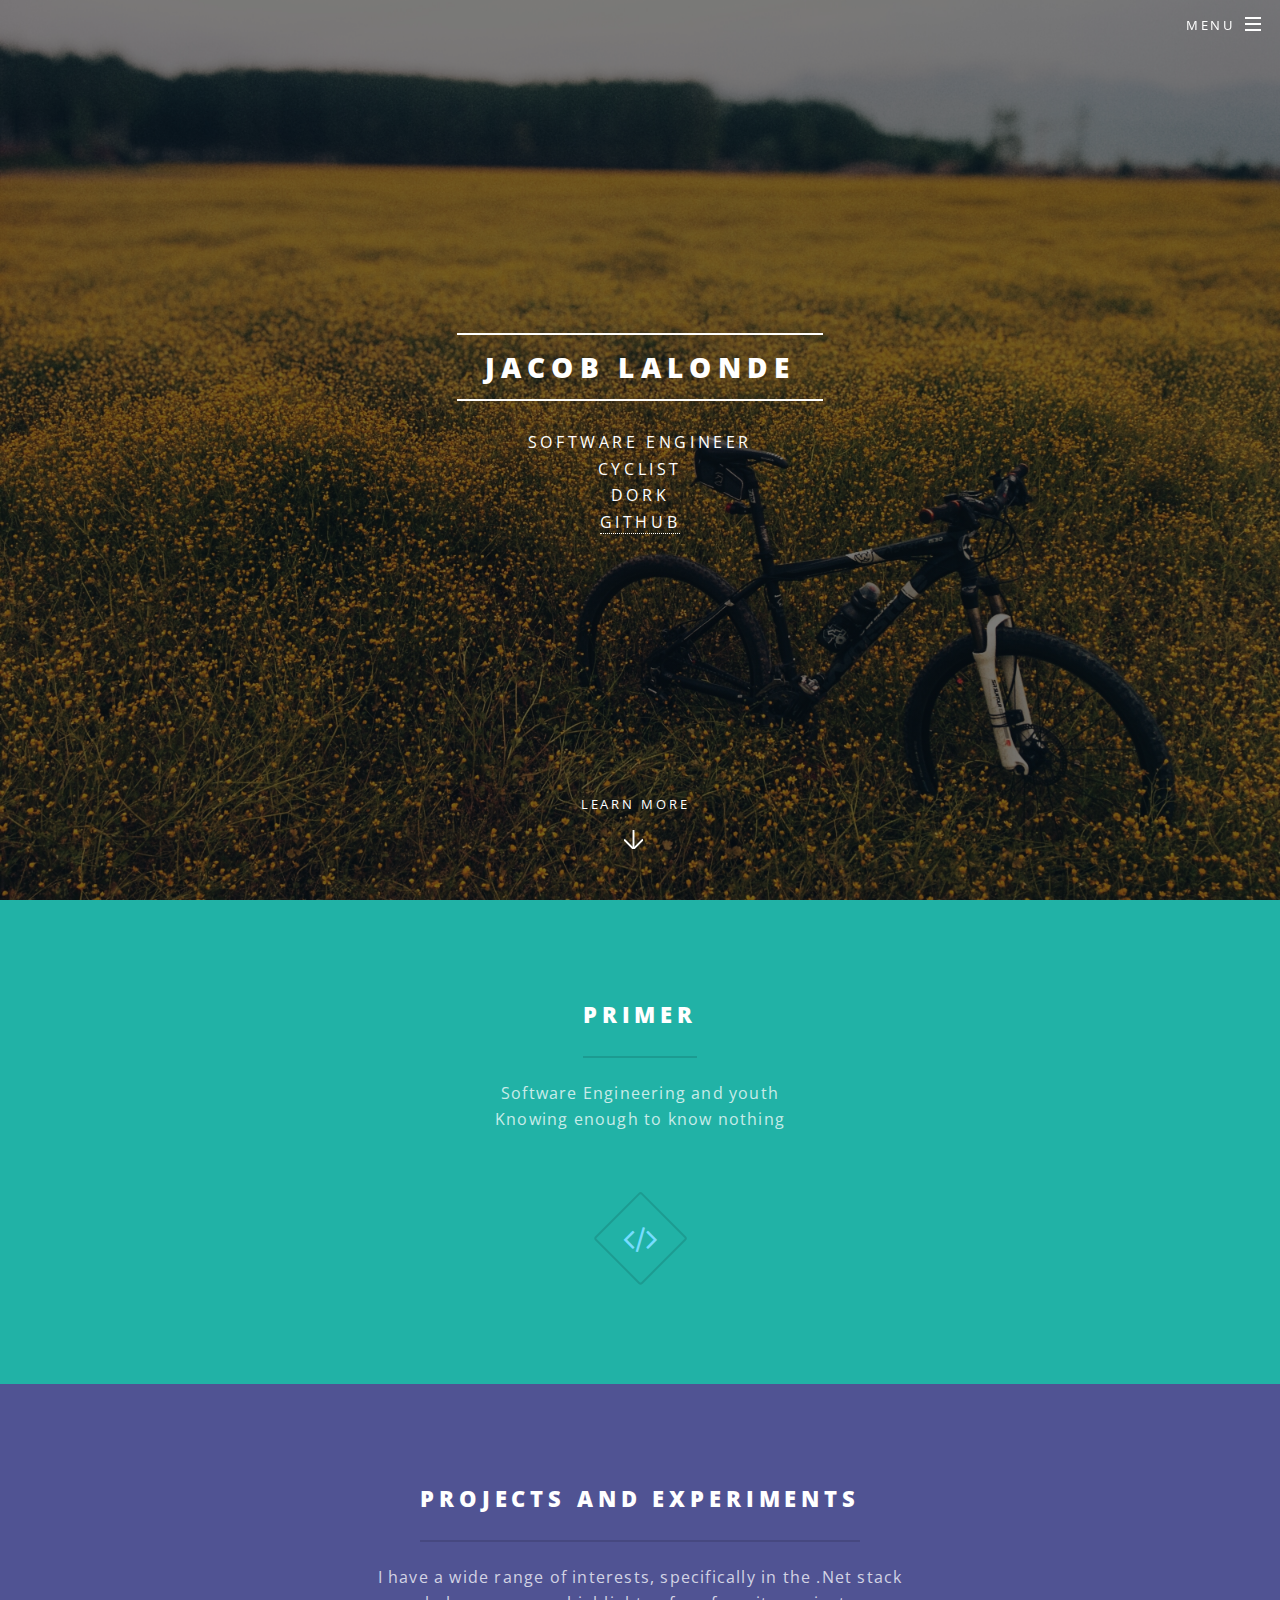
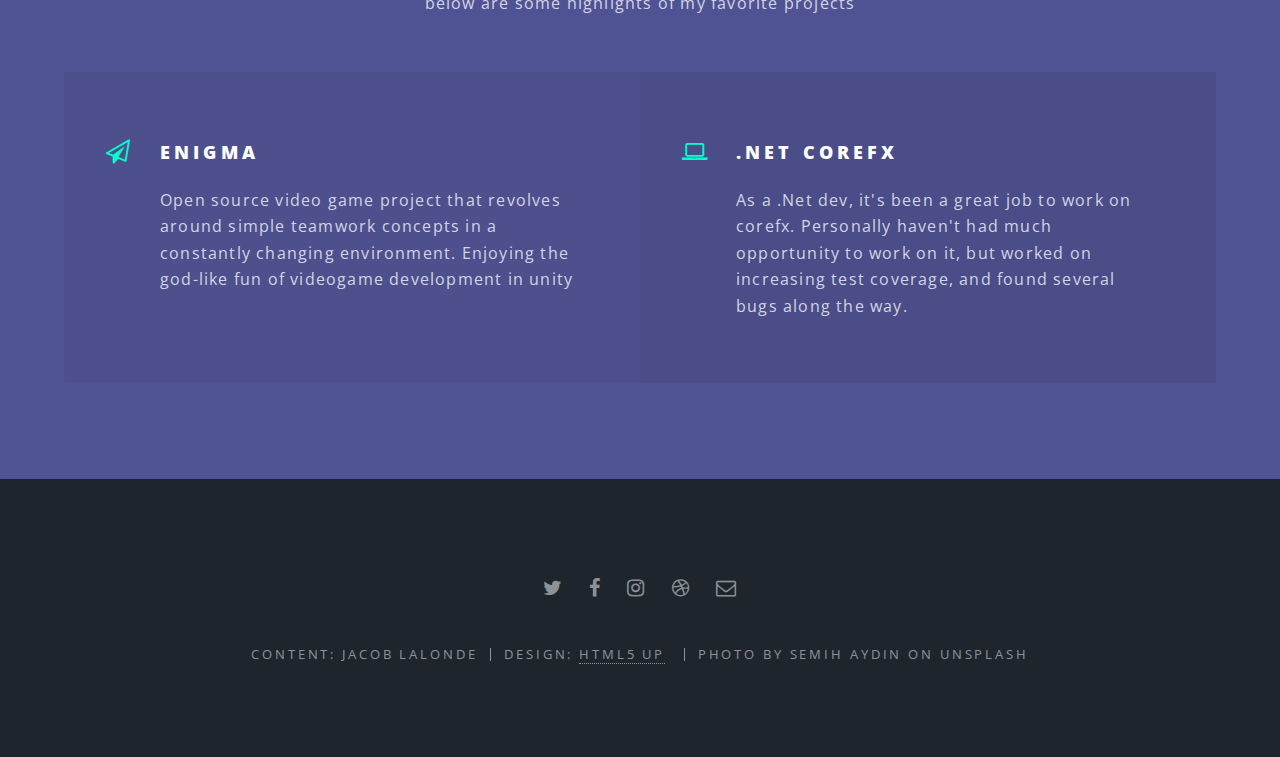
==== commit 7c7848d5: "God bless people who makes templates" ====
--- a/index.html
+++ b/index.html
@@ -1,4 +1,4 @@
-<!DOCTYPE HTML>
+﻿<!DOCTYPE HTML>
 <!--
 	Spectral by HTML5 UP
 	html5up.net | @ajlkn
@@ -41,35 +41,31 @@
 				<!-- Banner -->
 					<section id="banner">
 						<div class="inner">
-							<h2>Spectral</h2>
-							<p>Another fine responsive<br />
-							site template freebie<br />
-							crafted by <a href="http://html5up.net">HTML5 UP</a>.</p>
-							<ul class="actions special">
-								<li><a href="#" class="button primary">Activate</a></li>
-							</ul>
+						    <h2>Jacob Lalonde</h2>
+							<p>Software Engineer<br />
+							    Cyclist<br />
+							    Dork<br />
+							    <a href="https://github.com/Jlalond">GitHub</a></p>
 						</div>
-						<a href="#one" class="more scrolly">Learn More</a>
+					    <a href="#one" class="more scrolly">Learn More</a>
+
 					</section>
 
 				<!-- One -->
 					<section id="one" class="wrapper style1 special">
 						<div class="inner">
 							<header class="major">
-								<h2>Arcu aliquet vel lobortis ata nisl<br />
-								eget augue amet aliquet nisl cep donec</h2>
-								<p>Aliquam ut ex ut augue consectetur interdum. Donec amet imperdiet eleifend<br />
-								fringilla tincidunt. Nullam dui leo Aenean mi ligula, rhoncus ullamcorper.</p>
+								<h2>Primer</h2>
+							    <p>Software Engineering and youth<br/>
+							        Knowing enough to know nothing</p>
 							</header>
 							<ul class="icons major">
-								<li><span class="icon fa-diamond major style1"><span class="label">Lorem</span></span></li>
-								<li><span class="icon fa-heart-o major style2"><span class="label">Ipsum</span></span></li>
 								<li><span class="icon fa-code major style3"><span class="label">Dolor</span></span></li>
 							</ul>
 						</div>
 					</section>
 
-				<!-- Two -->
+				<!-- Two
 					<section id="two" class="wrapper alt style2">
 						<section class="spotlight">
 							<div class="image"><img src="images/pic01.jpg" alt="" /></div><div class="content">
@@ -93,45 +89,46 @@
 							</div>
 						</section>
 					</section>
-
+                    -->
 				<!-- Three -->
 					<section id="three" class="wrapper style3 special">
 						<div class="inner">
 							<header class="major">
-								<h2>Accumsan mus tortor nunc aliquet</h2>
-								<p>Aliquam ut ex ut augue consectetur interdum. Donec amet imperdiet eleifend<br />
-								fringilla tincidunt. Nullam dui leo Aenean mi ligula, rhoncus ullamcorper.</p>
+								<h2>Projects and Experiments</h2>
+								<p>I have a wide range of interests, specifically in the .Net stack<br />
+								below are some highlights of my favorite projects<p>
 							</header>
 							<ul class="features">
 								<li class="icon fa-paper-plane-o">
-									<h3>Arcu accumsan</h3>
-									<p>Augue consectetur sed interdum imperdiet et ipsum. Mauris lorem tincidunt nullam amet leo Aenean ligula consequat consequat.</p>
+									<h3>Enigma</h3>
+									<p>Open source video game project that revolves around simple teamwork concepts in a constantly changing environment. Enjoying the god-like fun of videogame development in unity</p>
 								</li>
 								<li class="icon fa-laptop">
-									<h3>Ac Augue Eget</h3>
-									<p>Augue consectetur sed interdum imperdiet et ipsum. Mauris lorem tincidunt nullam amet leo Aenean ligula consequat consequat.</p>
+									<h3>.Net Corefx</h3>
+								<p>As a .Net dev, it's been a great job to work on corefx. Personally haven't had much opportunity to work on it, but worked on increasing test coverage, and found several bugs along the way.</p> <!--
 								</li>
 								<li class="icon fa-code">
-									<h3>Mus Scelerisque</h3>
-									<p>Augue consectetur sed interdum imperdiet et ipsum. Mauris lorem tincidunt nullam amet leo Aenean ligula consequat consequat.</p>
+								    <h3>Mus Scelerisque</h3>
+								    <p>Augue consectetur sed interdum imperdiet et ipsum. Mauris lorem tincidunt nullam amet leo Aenean ligula consequat consequat.</p>
 								</li>
 								<li class="icon fa-headphones">
-									<h3>Mauris Imperdiet</h3>
-									<p>Augue consectetur sed interdum imperdiet et ipsum. Mauris lorem tincidunt nullam amet leo Aenean ligula consequat consequat.</p>
+								    <h3>Mauris Imperdiet</h3>
+								    <p>Augue consectetur sed interdum imperdiet et ipsum. Mauris lorem tincidunt nullam amet leo Aenean ligula consequat consequat.</p>
 								</li>
 								<li class="icon fa-heart-o">
-									<h3>Aenean Primis</h3>
-									<p>Augue consectetur sed interdum imperdiet et ipsum. Mauris lorem tincidunt nullam amet leo Aenean ligula consequat consequat.</p>
+								    <h3>Aenean Primis</h3>
+								    <p>Augue consectetur sed interdum imperdiet et ipsum. Mauris lorem tincidunt nullam amet leo Aenean ligula consequat consequat.</p>
 								</li>
 								<li class="icon fa-flag-o">
-									<h3>Tortor Ut</h3>
-									<p>Augue consectetur sed interdum imperdiet et ipsum. Mauris lorem tincidunt nullam amet leo Aenean ligula consequat consequat.</p>
+								    <h3>Tortor Ut</h3>
+								    <p>Augue consectetur sed interdum imperdiet et ipsum. Mauris lorem tincidunt nullam amet leo Aenean ligula consequat consequat.</p>
 								</li>
+                                                                                                                                                                                                                                         -->
 							</ul>
 						</div>
 					</section>
 
-				<!-- CTA -->
+				<!-- CTA 
 					<section id="cta" class="wrapper style4">
 						<div class="inner">
 							<header>
@@ -144,7 +141,7 @@
 							</ul>
 						</div>
 					</section>
-
+                -->
 				<!-- Footer -->
 					<footer id="footer">
 						<ul class="icons">
@@ -155,7 +152,8 @@
 							<li><a href="#" class="icon fa-envelope-o"><span class="label">Email</span></a></li>
 						</ul>
 						<ul class="copyright">
-							<li>&copy; Untitled</li><li>Design: <a href="http://html5up.net">HTML5 UP</a></li>
+						    <li>Content: Jacob Lalonde</li><li>Design: <a href="http://html5up.net">HTML5 UP</a></li>
+                            <li>Photo by Semih Aydın on Unsplash</li>
 						</ul>
 					</footer>
 
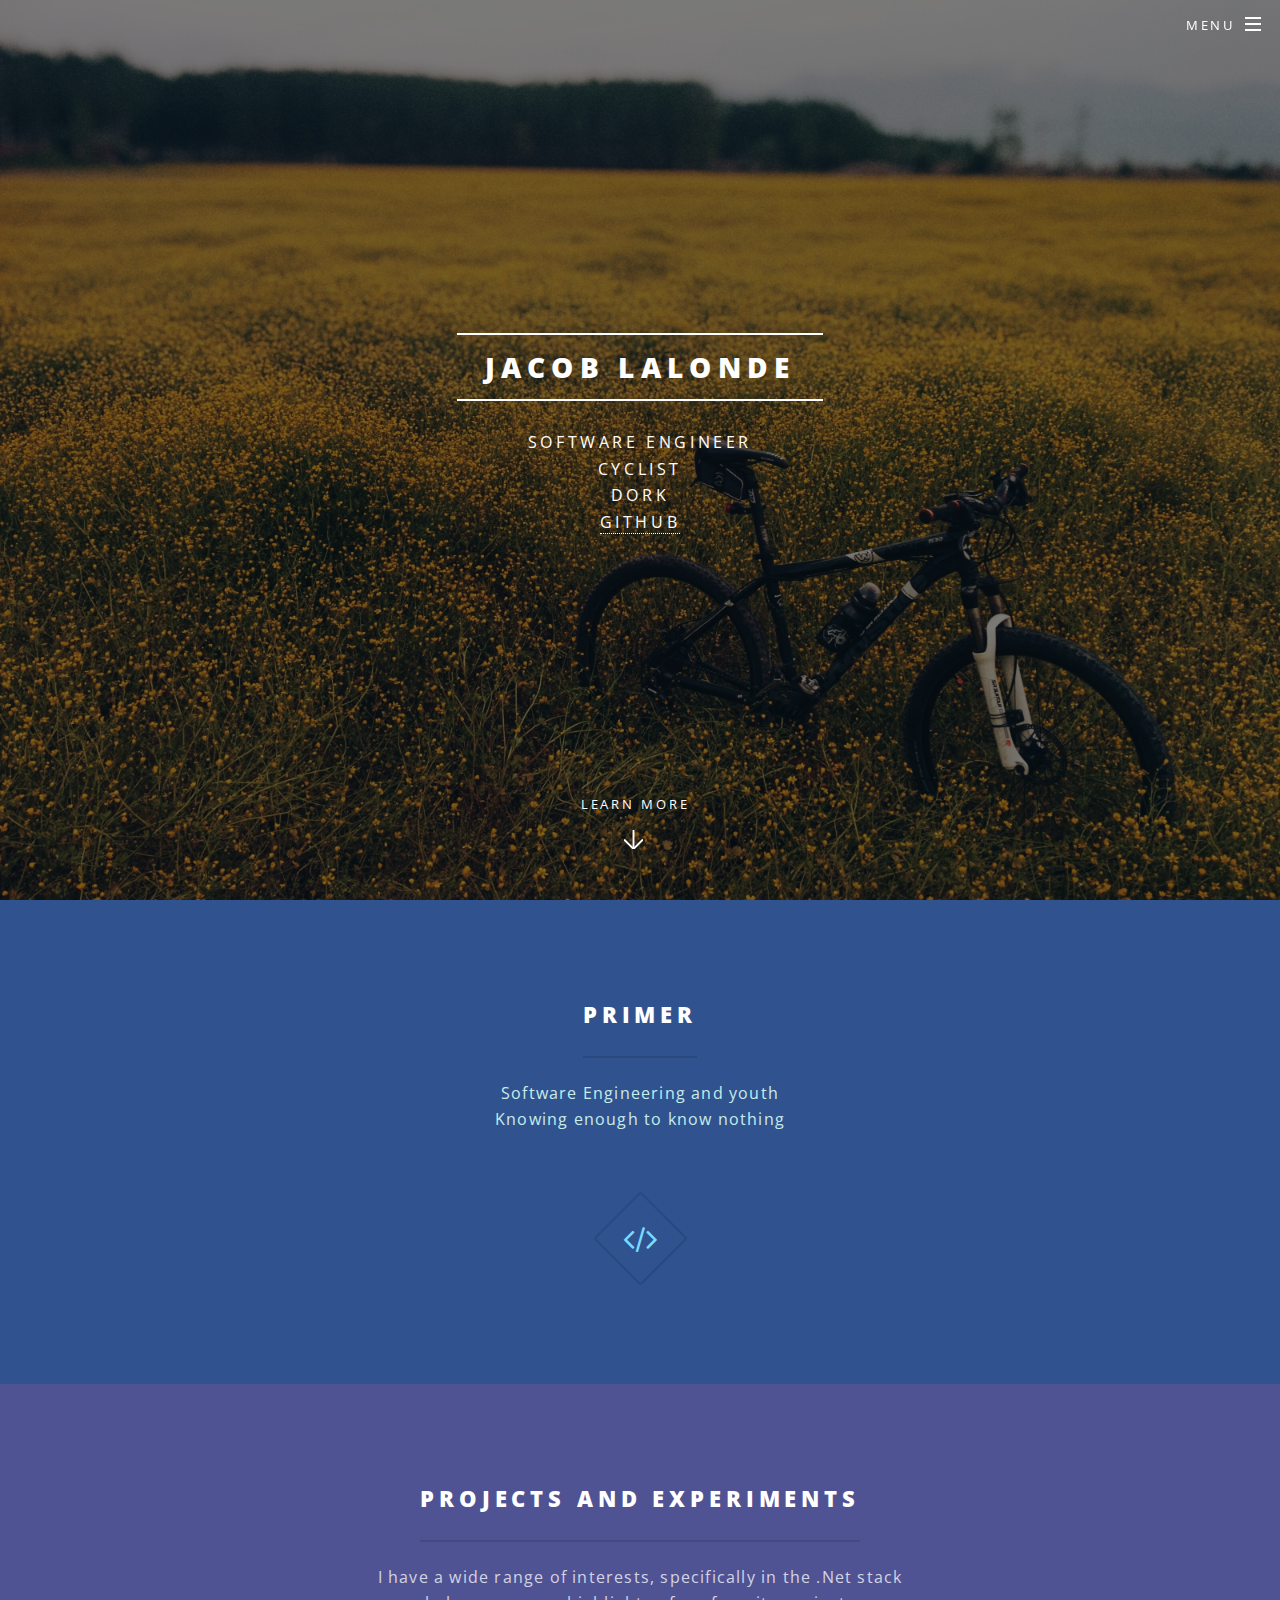
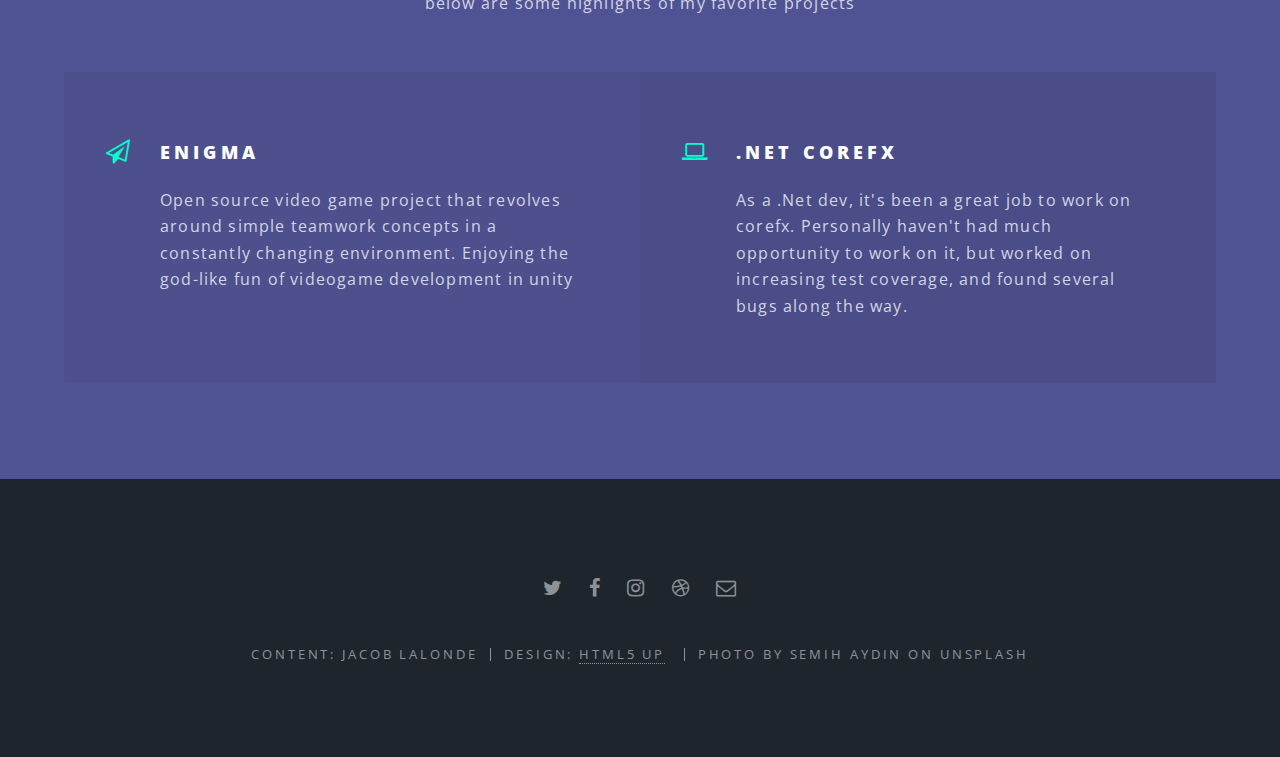
==== commit e26ef7bf: "Couple more changes" ====
--- a/index.html
+++ b/index.html
@@ -6,7 +6,7 @@
 -->
 <html>
 	<head>
-		<title>Spectral by HTML5 UP</title>
+	    <title>Engineering Cyclist</title>
 		<meta charset="utf-8" />
 		<meta name="viewport" content="width=device-width, initial-scale=1, user-scalable=no" />
 		<link rel="stylesheet" href="assets/css/main.css" />
@@ -28,7 +28,7 @@
 										<ul>
 											<li><a href="index.html">Home</a></li>
 											<li><a href="generic.html">Generic</a></li>
-											<li><a href="elements.html">Elements</a></li>
+											<!--<li><a href="elements.html">Elements</a></li>-->
 											<li><a href="#">Sign Up</a></li>
 											<li><a href="#">Log In</a></li>
 										</ul>
--- a/assets/css/main.css
+++ b/assets/css/main.css
@@ -69,7 +69,6 @@
 	-moz-appearance: none;
 	-webkit-appearance: none;
 	-ms-appearance: none;
-	appearance: none;
 }
 
 /* Basic */
@@ -2795,10 +2794,10 @@
 			padding: 0;
 		}
 
-		.wrapper.style1 {
-			background-color: #21b2a6;
-			color: #c8ece9;
-		}
+            .wrapper.style1 {
+                background-color: #305390;
+                color: #c8ece9;
+            }
 
 			.wrapper.style1 strong, .wrapper.style1 b {
 				color: #ffffff;
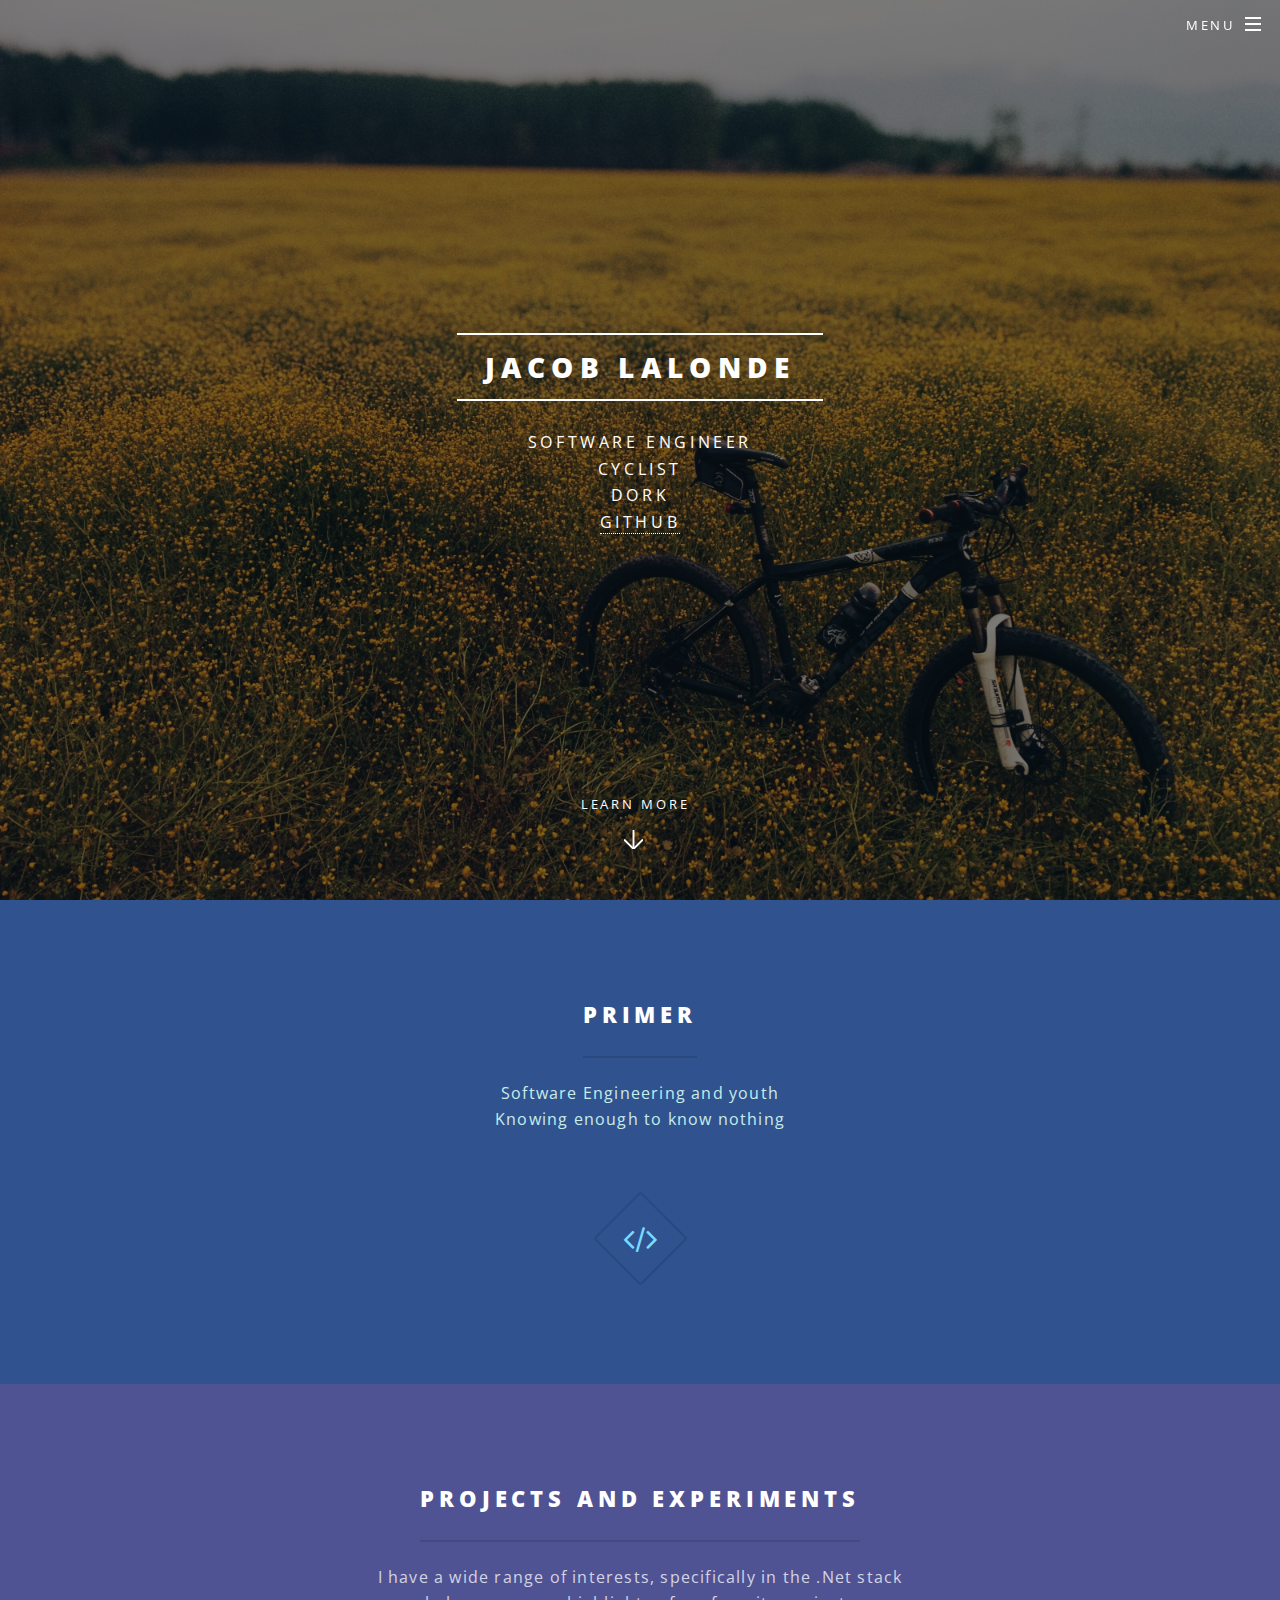
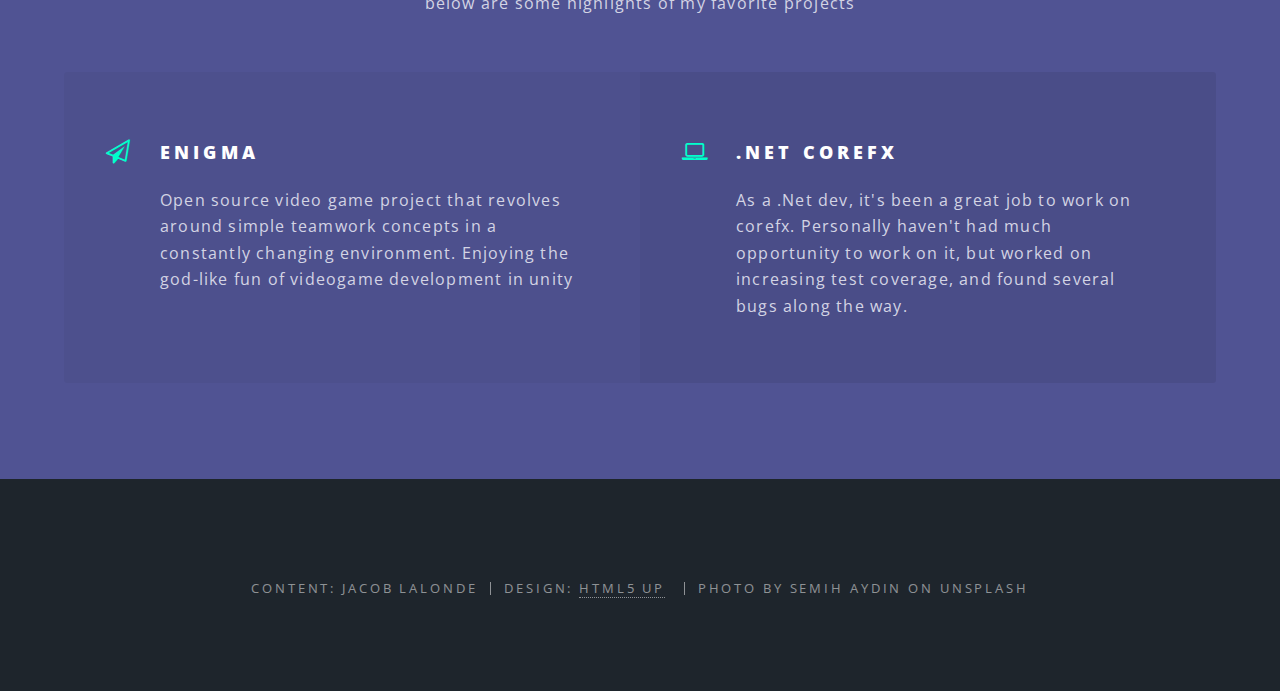
==== commit 65d77176: "Hiding my template" ====
--- a/index.html
+++ b/index.html
@@ -27,10 +27,10 @@
 									<div id="menu">
 										<ul>
 											<li><a href="index.html">Home</a></li>
-											<li><a href="generic.html">Generic</a></li>
-											<!--<li><a href="elements.html">Elements</a></li>-->
+											<li><a href="musings.html">Musings on Life and Engineering</a></li>
+											<!--<li><a href="elements.html">Elements</a></li>-
 											<li><a href="#">Sign Up</a></li>
-											<li><a href="#">Log In</a></li>
+											<li><a href="#">Log In</a></li>-->
 										</ul>
 									</div>
 								</li>
@@ -105,8 +105,8 @@
 								</li>
 								<li class="icon fa-laptop">
 									<h3>.Net Corefx</h3>
-								<p>As a .Net dev, it's been a great job to work on corefx. Personally haven't had much opportunity to work on it, but worked on increasing test coverage, and found several bugs along the way.</p> <!--
-								</li>
+								<p>As a .Net dev, it's been a great job to work on corefx. Personally haven't had much opportunity to work on it, but worked on increasing test coverage, and found several bugs along the way.</p>
+								</li><!--
 								<li class="icon fa-code">
 								    <h3>Mus Scelerisque</h3>
 								    <p>Augue consectetur sed interdum imperdiet et ipsum. Mauris lorem tincidunt nullam amet leo Aenean ligula consequat consequat.</p>
@@ -143,14 +143,14 @@
 					</section>
                 -->
 				<!-- Footer -->
-					<footer id="footer">
-						<ul class="icons">
+			    <footer id="footer"><!--						
+                        <ul class="icons">
 							<li><a href="#" class="icon fa-twitter"><span class="label">Twitter</span></a></li>
 							<li><a href="#" class="icon fa-facebook"><span class="label">Facebook</span></a></li>
 							<li><a href="#" class="icon fa-instagram"><span class="label">Instagram</span></a></li>
 							<li><a href="#" class="icon fa-dribbble"><span class="label">Dribbble</span></a></li>
 							<li><a href="#" class="icon fa-envelope-o"><span class="label">Email</span></a></li>
-						</ul>
+						</ul>-->
 						<ul class="copyright">
 						    <li>Content: Jacob Lalonde</li><li>Design: <a href="http://html5up.net">HTML5 UP</a></li>
                             <li>Photo by Semih Aydın on Unsplash</li>
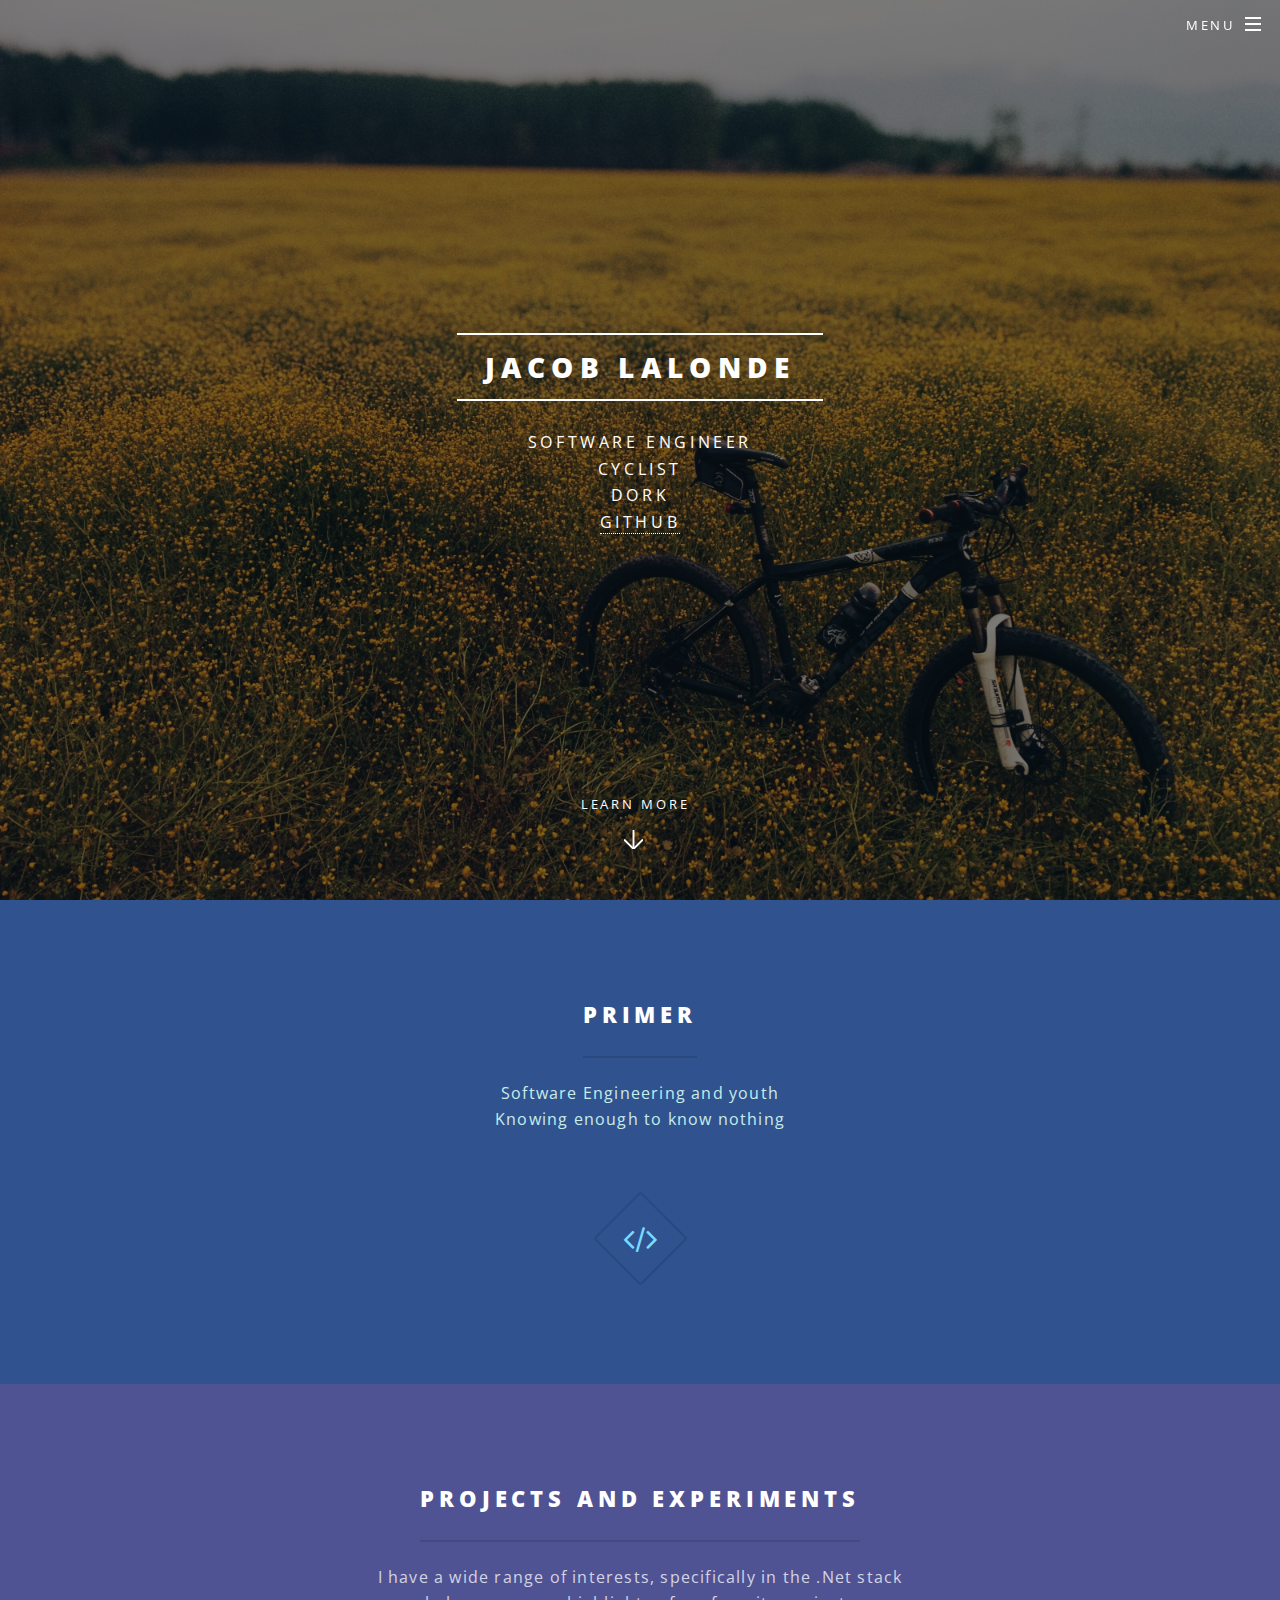
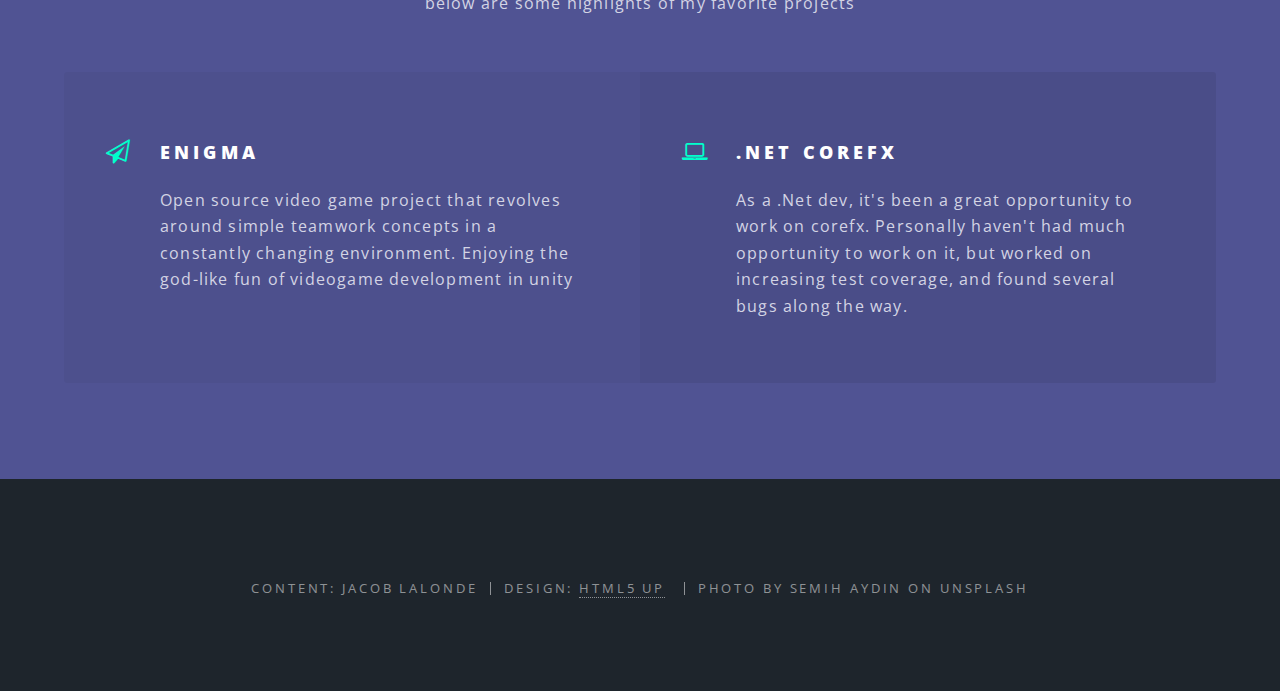
==== commit 22c1c575: "Who knew as a developer I'd have to use grammar?" ====
--- a/index.html
+++ b/index.html
@@ -105,7 +105,7 @@
 								</li>
 								<li class="icon fa-laptop">
 									<h3>.Net Corefx</h3>
-								<p>As a .Net dev, it's been a great job to work on corefx. Personally haven't had much opportunity to work on it, but worked on increasing test coverage, and found several bugs along the way.</p>
+								<p>As a .Net dev, it's been a great opportunity to work on corefx. Personally haven't had much opportunity to work on it, but worked on increasing test coverage, and found several bugs along the way.</p>
 								</li><!--
 								<li class="icon fa-code">
 								    <h3>Mus Scelerisque</h3>
@@ -143,14 +143,7 @@
 					</section>
                 -->
 				<!-- Footer -->
-			    <footer id="footer"><!--						
-                        <ul class="icons">
-							<li><a href="#" class="icon fa-twitter"><span class="label">Twitter</span></a></li>
-							<li><a href="#" class="icon fa-facebook"><span class="label">Facebook</span></a></li>
-							<li><a href="#" class="icon fa-instagram"><span class="label">Instagram</span></a></li>
-							<li><a href="#" class="icon fa-dribbble"><span class="label">Dribbble</span></a></li>
-							<li><a href="#" class="icon fa-envelope-o"><span class="label">Email</span></a></li>
-						</ul>-->
+			        <footer id="footer">
 						<ul class="copyright">
 						    <li>Content: Jacob Lalonde</li><li>Design: <a href="http://html5up.net">HTML5 UP</a></li>
                             <li>Photo by Semih Aydın on Unsplash</li>
